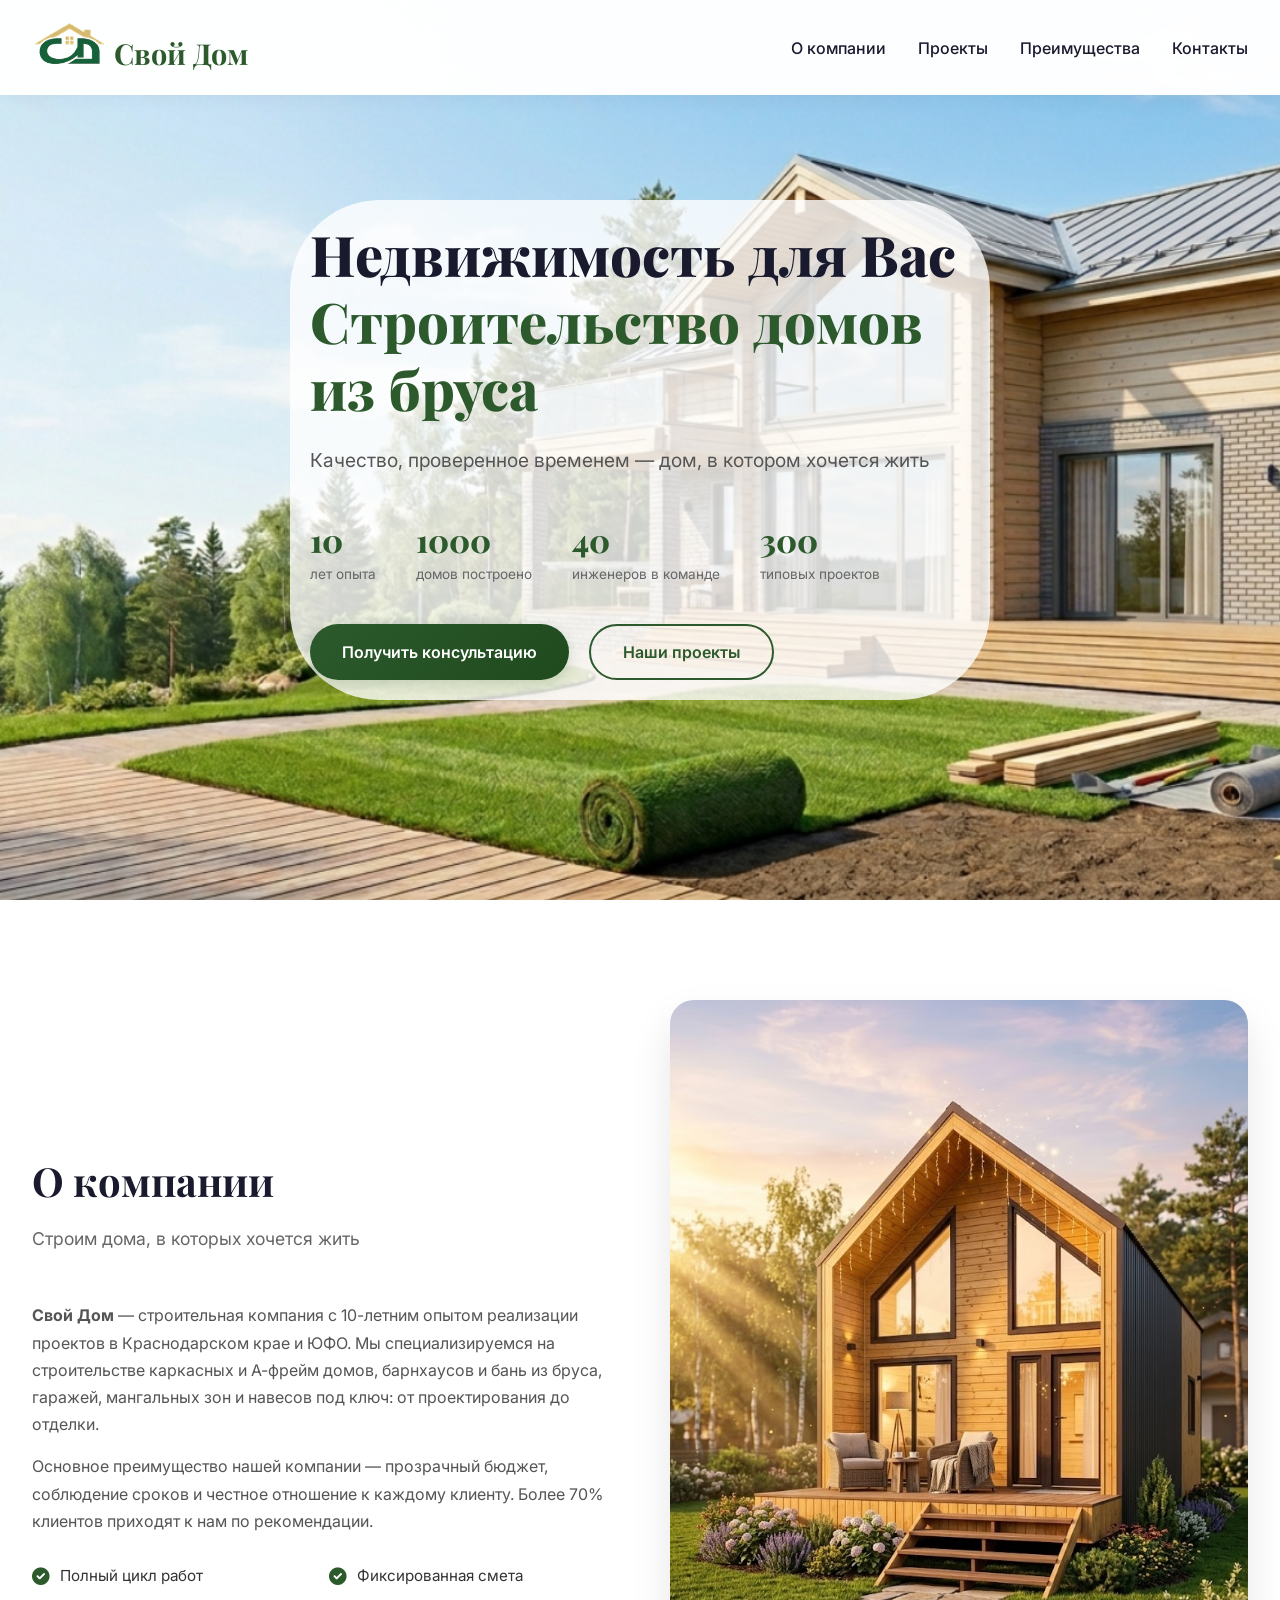
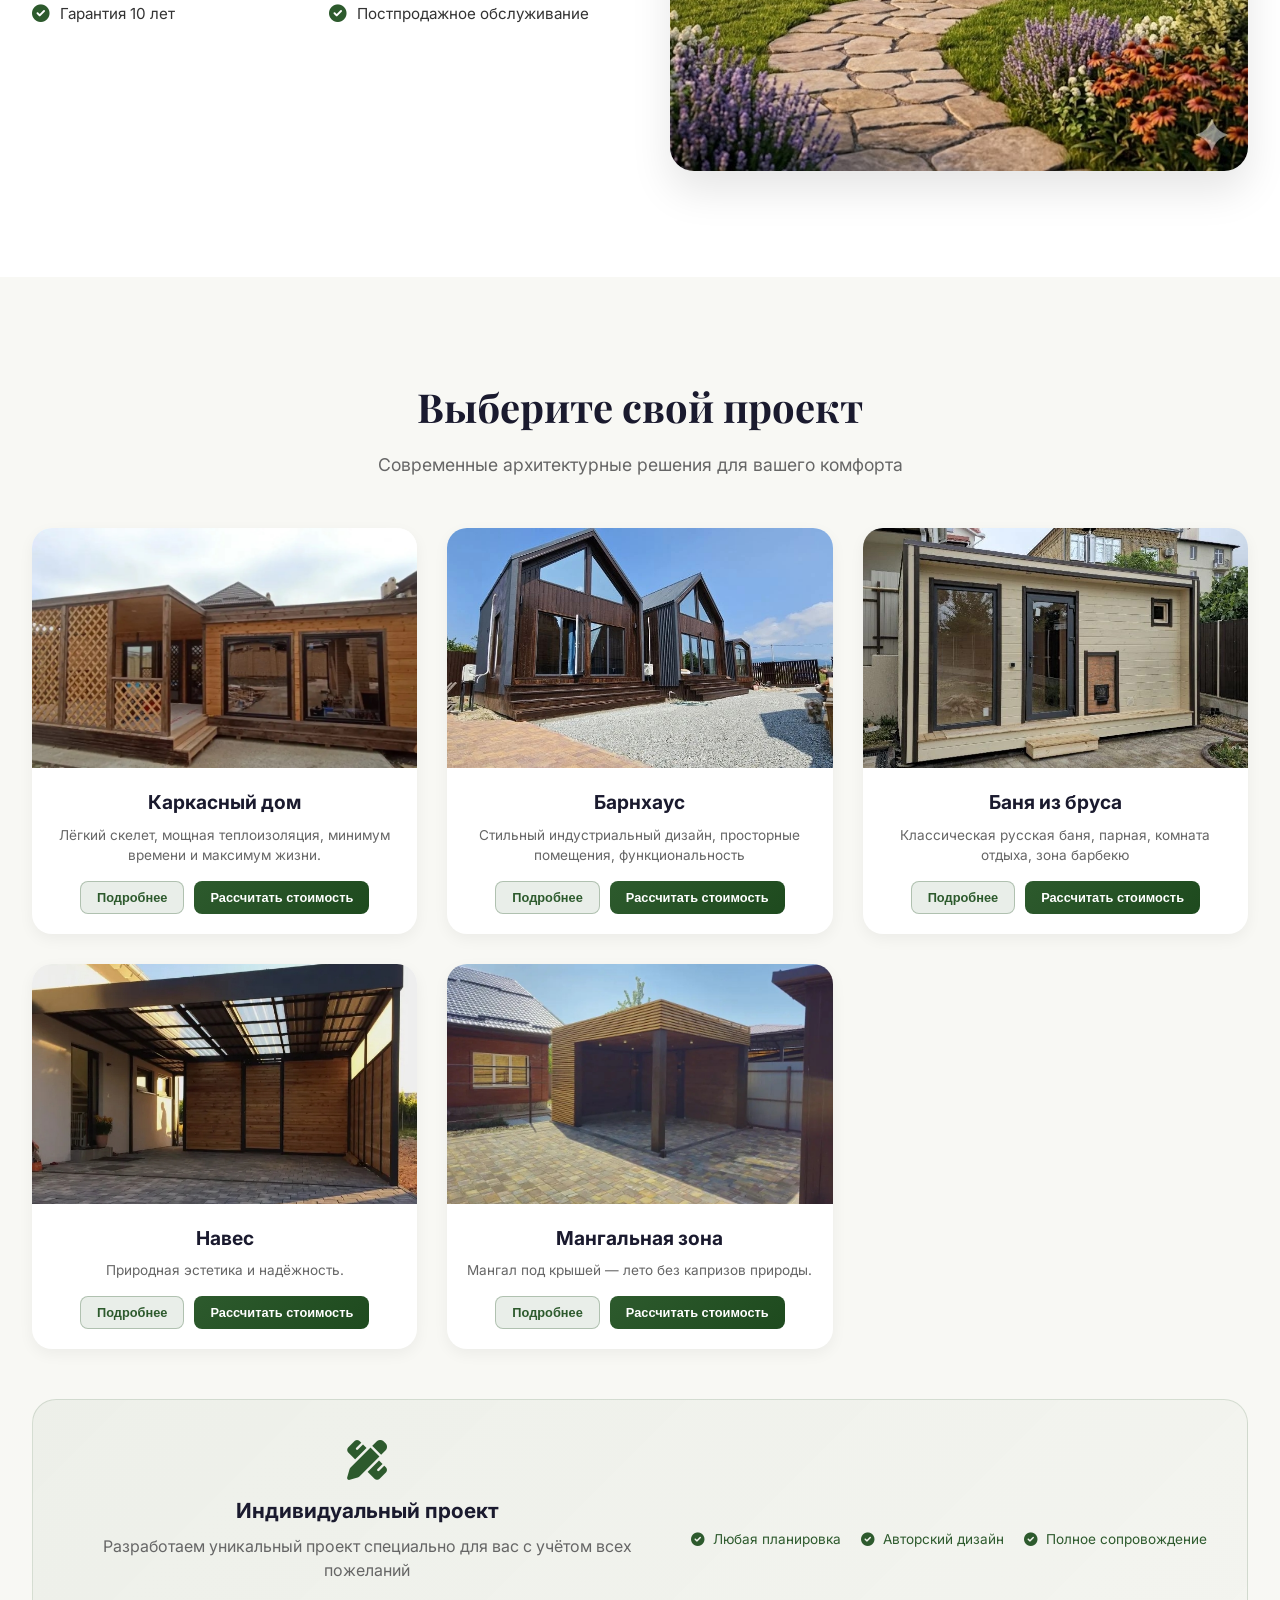
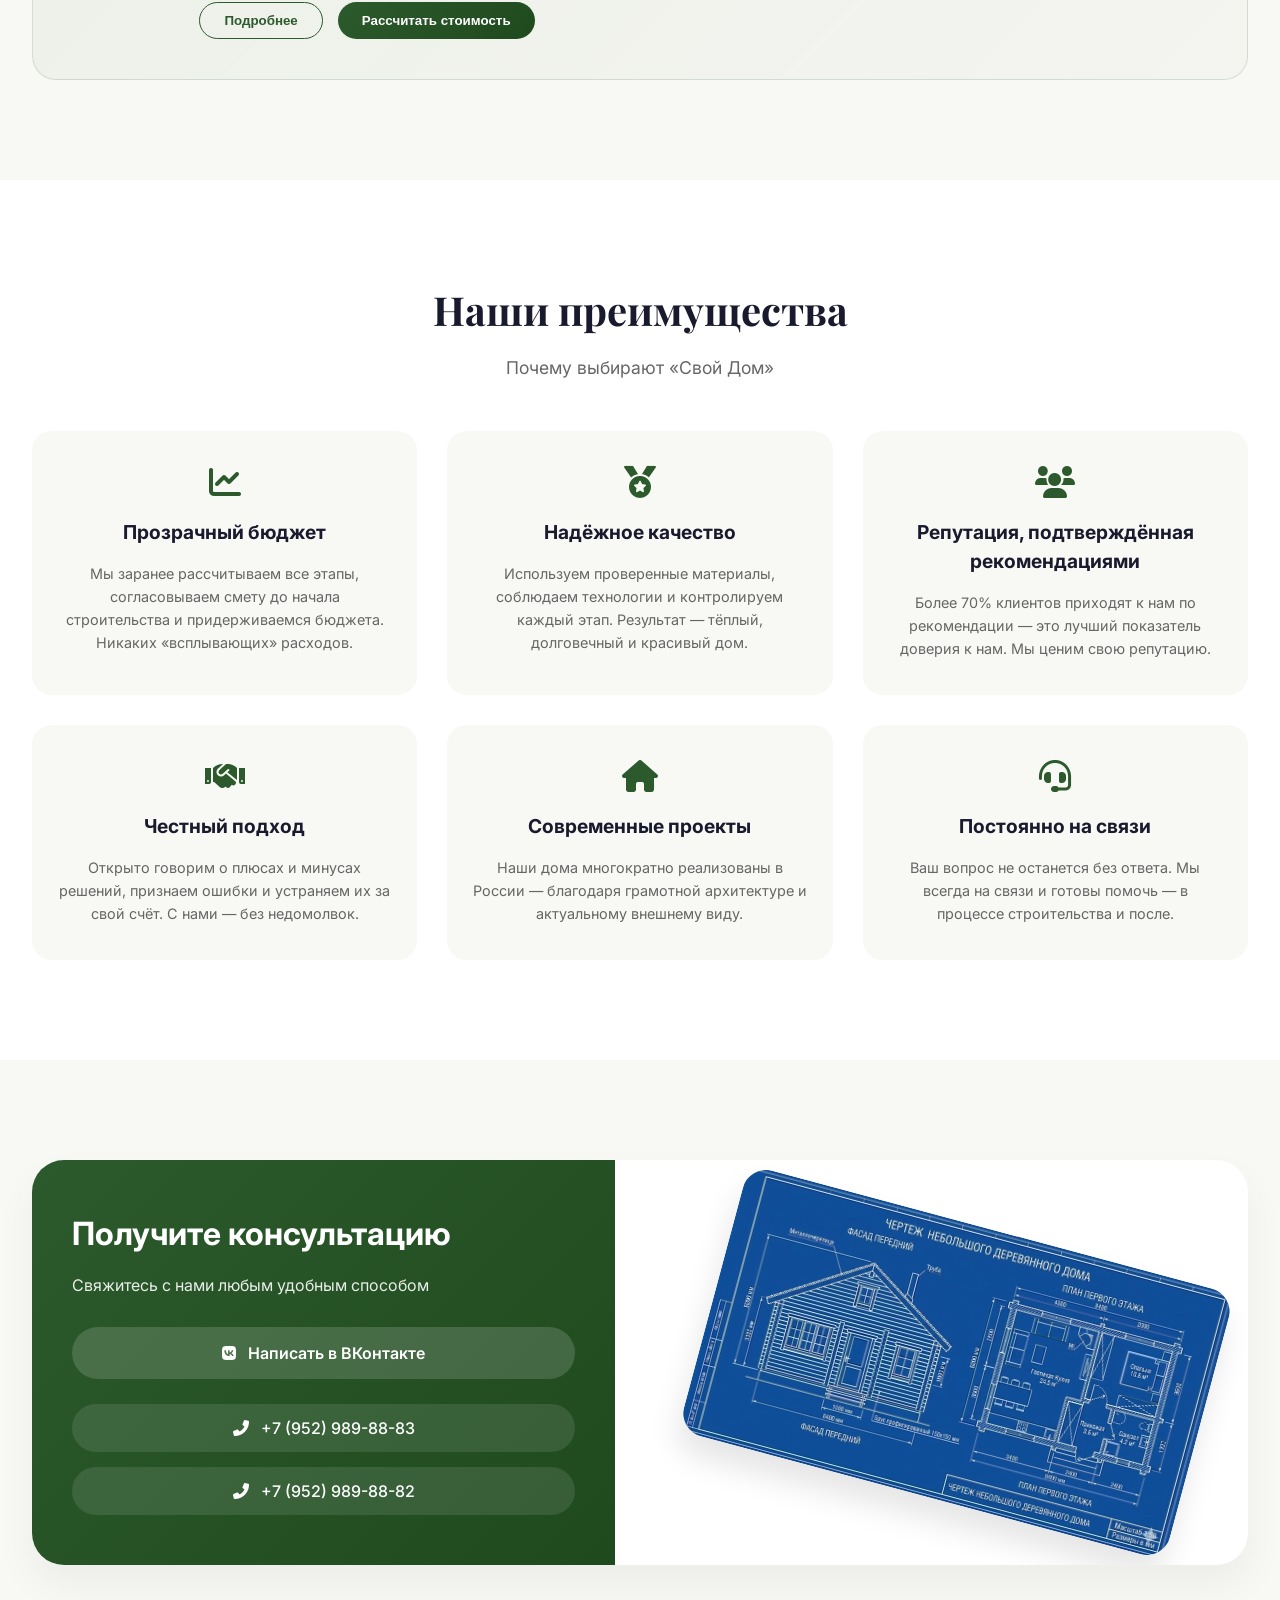
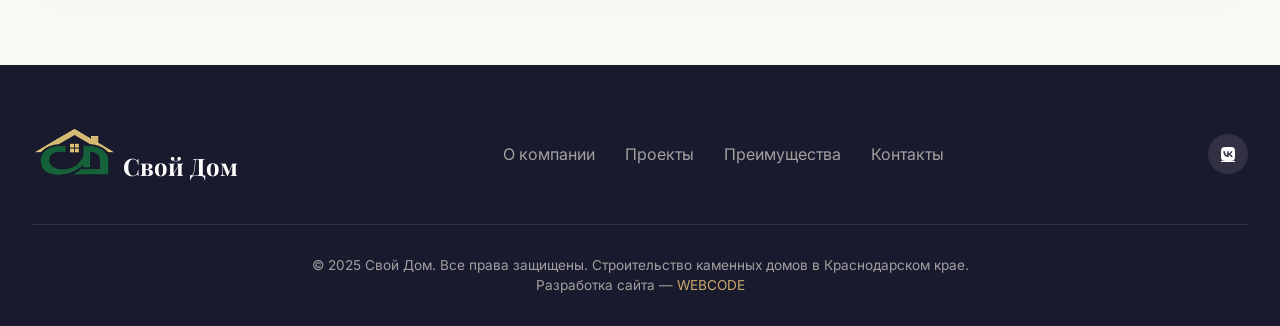
==== index.html @ df729e4f "Add files via upload" ====
<!DOCTYPE html>
<html lang="ru">
<head>
    <meta charset="UTF-8">
    <meta name="viewport" content="width=device-width, initial-scale=1.0, user-scalable=yes">
    <title>Свой Дом | Строительство домов под ключ в Краснодарском крае</title>
    <meta name="description" content="Строительство домов из бруса под ключ в Краснодарском крае. Каркасные дома, барнхаусы, бани, навесы, гаражи, мангальные зоны. Проектирование, гарантия качества, прозрачный бюджет.">
    <meta name="keywords" content="строительство домов Краснодар, дома из бруса, каркасные дома, навес, гараж, мангал, мангальные зоны, навесы, стройка, покупка, недвижимость, аренда, Краснодасркий край, Кубань, море, отдых, дача, коттедж, оттделка, ремонт, свой дом, покупка дома, купить дом, купить дачу, продать, купить, каменные дома под ключ, А-фрейм дом, барнхаус, баня из бруса, строительная компания, компании в Краснодаре, Екатеринодар, новый дом, застройщик, постройка в Краснодаре, двухэтажный дом, как построить дом, где простроить дом, постройка дома, реставрация дома">
    <meta name="author" content="Свой Дом">
    <meta name="robots" content="index, follow">
    <link rel="canonical" href="https://svoi-dom-krd.ru">
    <link rel="icon" type="image/png" sizes="32x32" href="images/favicon-32x32.png">
    <link rel="icon" type="image/png" sizes="16x16" href="images/favicon-16x16.png">
    <link rel="shortcut icon" href="images/favicon.png">
    <!-- Open Graph -->
    <meta property="og:title" content="Свой Дом | Строительство домов под ключ">
    <meta property="og:description" content="Строительство экологичных домов под ключ в Краснодарском крае. Каркасные дома, барнхаусы, бани, мангальные зоны, гаражи, навесы.">
    <meta property="og:type" content="website">
    <meta property="og:url" content="https://svoydom.ru">
    <!-- Fonts & Styles -->
    <link href="https://fonts.googleapis.com/css2?family=Inter:opsz,wght@14..32,300;14..32,400;14..32,500;14..32,600;14..32,700;14..32,800&family=Playfair+Display:wght@400;500;600;700;800&display=swap" rel="stylesheet">
    <link rel="stylesheet" href="https://cdnjs.cloudflare.com/ajax/libs/font-awesome/6.0.0-beta3/css/all.min.css">
    <link rel="stylesheet" href="style.css">
</head>
<body>

<!-- Header -->
<header>
    <div class="container">
        <nav class="navbar">
            <div class="logo">
                <img src="images/logo.png" alt="Свой Дом" class="logo-img"> Свой Дом
            </div>
            <ul class="nav-links" id="navLinks">
                <li><a href="#about" class="active">О компании</a></li>
                <li><a href="#projects">Проекты</a></li>
                <li><a href="#advantages">Преимущества</a></li>
                <li><a href="#contact">Контакты</a></li>
            </ul>
            <div class="burger" id="burger">
                <i class="fas fa-bars"></i>
            </div>
        </nav>
    </div>
</header>

<!-- Hero Section -->
<section class="hero">
    <div class="hero-bg"></div>
    <div class="container">
        <div class="hero-content">
            <h1 class="hero-title">Недвижимость для Вас <br><span class="accent">Строительство домов из бруса</span></h1>
            <p class="hero-subtitle">Качество, проверенное временем — дом, в котором хочется жить</p>
            <div class="hero-stats">
                <div class="stat-item">
                    <div class="stat-number">10</div>
                    <div class="stat-label">лет опыта</div>
                </div>
                <div class="stat-item">
                    <div class="stat-number">1000+</div>
                    <div class="stat-label">домов построено</div>
                </div>
                <div class="stat-item">
                    <div class="stat-number">40+</div>
                    <div class="stat-label">инженеров в команде</div>
                </div>
                <div class="stat-item">
                    <div class="stat-number">300+</div>
                    <div class="stat-label">типовых проектов</div>
                </div>
            </div>
            <div class="hero-buttons">
                <a href="#contact" class="btn btn-primary">Получить консультацию</a>
                <a href="#projects" class="btn btn-outline">Наши проекты</a>
            </div>
        </div>
    </div>
</section>

<!-- About Section -->
<section id="about" class="about">
    <div class="container">
        <div class="about-grid">
            <div class="about-content fade-up">
                <h2 class="section-title">О компании</h2>
                <p class="section-subtitle">Строим дома, в которых хочется жить</p>
                <div class="about-text">
                    <p><strong>Свой Дом</strong> — строительная компания с 10-летним опытом реализации проектов в Краснодарском крае и ЮФО. Мы специализируемся на строительстве каркасных и А-фрейм домов, барнхаусов и бань из бруса, гаражей, мангальных зон и навесов под ключ: от проектирования до отделки.</p>
                    <p>Основное преимущество нашей компании — прозрачный бюджет, соблюдение сроков и честное отношение к каждому клиенту. Более 70% клиентов приходят к нам по рекомендации.</p>
                </div>
                <div class="about-features">
                    <div class="feature-item">
                        <i class="fas fa-check-circle"></i>
                        <span>Полный цикл работ</span>
                    </div>
                    <div class="feature-item">
                        <i class="fas fa-check-circle"></i>
                        <span>Фиксированная смета</span>
                    </div>
                    <div class="feature-item">
                        <i class="fas fa-check-circle"></i>
                        <span>Гарантия 10 лет</span>
                    </div>
                    <div class="feature-item">
                        <i class="fas fa-check-circle"></i>
                        <span>Постпродажное обслуживание</span>
                    </div>
                </div>
            </div>
            <div class="about-image fade-up">
                <img src="images/about.jpg" alt="Строительство дома">
            </div>
        </div>
    </div>
</section>

<!-- Projects Section - Выбор недвижимости -->
<section id="projects" class="projects">
    <div class="container">
        <h2 class="section-title fade-up">Выберите свой проект</h2>
        <p class="section-subtitle fade-up">Современные архитектурные решения для вашего комфорта</p>
        <div class="projects-grid">
            <!-- Каркасный дом -->
            <div class="project-card fade-up" data-type="frame">
                <div class="project-image">
                    <img src="images/frame.jpg" alt="Каркасный дом">
                    <div class="project-overlay">
                        <div class="project-info">
                            <h3>Каркасный дом</h3>
                            <p>Дом, который не даёт усадку — только тепло и уют.</p>
                            <div class="project-details">
                                <span><i class="fas fa-arrows-alt"></i> от 80 м²</span>
                                <span><i class="fas fa-bed"></i> 2-4 спальни</span>
                            </div>
                            <div class="project-price">от 65 000 ₽/м²</div>
                        </div>
                    </div>
                </div>
                <div class="project-content">
                    <h3>Каркасный дом</h3>
                    <p>Лёгкий скелет, мощная теплоизоляция, минимум времени и максимум жизни.</p>
                    <div class="project-buttons">
                        <button class="project-btn project-btn-details" data-type="frame">Подробнее</button>
                        <button class="project-btn project-btn-calc" data-type="frame">Рассчитать стоимость</button>
                    </div>
                </div>
            </div>

            <!-- Барнхаус -->
            <div class="project-card fade-up" data-type="barnhouse">
                <div class="project-image">
                    <img src="images/barnhouse.jpg" alt="Барнхаус">
                    <div class="project-overlay">
                        <div class="project-info">
                            <h3>Барнхаус</h3>
                            <p>Стильный индустриальный дизайн, просторные помещения</p>
                            <div class="project-details">
                                <span><i class="fas fa-arrows-alt"></i> от 100 м²</span>
                                <span><i class="fas fa-bed"></i> 3-5 спален</span>
                            </div>
                            <div class="project-price">от 65 000 ₽/м²</div>
                        </div>
                    </div>
                </div>
                <div class="project-content">
                    <h3>Барнхаус</h3>
                    <p>Стильный индустриальный дизайн, просторные помещения, функциональность</p>
                    <div class="project-buttons">
                        <button class="project-btn project-btn-details" data-type="barnhouse">Подробнее</button>
                        <button class="project-btn project-btn-calc" data-type="barnhouse">Рассчитать стоимость</button>
                    </div>
                </div>
            </div>

            <!-- Баня -->
            <div class="project-card fade-up" data-type="banya">
                <div class="project-image">
                    <img src="images/bathhouse.jpg" alt="Баня из бруса">
                    <div class="project-overlay">
                        <div class="project-info">
                            <h3>Баня из бруса</h3>
                            <p>Классическая русская баня, парная, комната отдыха</p>
                            <div class="project-details">
                                <span><i class="fas fa-arrows-alt"></i> от 20 м²</span>
                                <span><i class="fas fa-hot-tub"></i> парная 6-10 м²</span>
                            </div>
                            <div class="project-price">от 85 000 ₽/м²</div>
                        </div>
                    </div>
                </div>
                <div class="project-content">
                    <h3>Баня из бруса</h3>
                    <p>Классическая русская баня, парная, комната отдыха, зона барбекю</p>
                    <div class="project-buttons">
                        <button class="project-btn project-btn-details" data-type="banya">Подробнее</button>
                        <button class="project-btn project-btn-calc" data-type="banya">Рассчитать стоимость</button>
                    </div>
                </div>
            </div>

            <!-- Навес -->
            <div class="project-card fade-up" data-type="canopy">
                <div class="project-image">
                    <img src="images/canopy.jpg" alt="Навес">
                    <div class="project-overlay">
                        <div class="project-info">
                            <h3>Навес</h3>
                            <p>Надёжный щит от солнца и дождя</p>
                            <div class="project-details">
                                <span><i class="fas fa-arrows-alt"></i> от 10 м²</span>
                            </div>
                            <div class="project-price">от 4 000 ₽/м²</div>
                        </div>
                    </div>
                </div>
                <div class="project-content">
                    <h3>Навес</h3>
                    <p>Природная эстетика и надёжность.</p>
                    <div class="project-buttons">
                        <button class="project-btn project-btn-details" data-type="canopy">Подробнее</button>
                        <button class="project-btn project-btn-calc" data-type="canopy">Рассчитать стоимость</button>
                    </div>
                </div>
            </div>

            <!-- Мангальная зона -->
            <div class="project-card fade-up" data-type="grill">
                <div class="project-image">
                    <img src="images/grill.jpg" alt="Мангальная зона">
                    <div class="project-overlay">
                        <div class="project-info">
                            <h3>Мангальная зона</h3>
                            <p>Место, где шашлык получается всегда, а дождь — просто фон</p>
                            <div class="project-details">
                                <span><i class="fas fa-arrows-alt"></i> от 10 м²</span>
                            </div>
                            <div class="project-price">от 4 000 ₽/м²</div>
                        </div>
                    </div>
                </div>
                <div class="project-content">
                    <h3>Мангальная зона</h3>
                    <p>Мангал под крышей — лето без капризов природы.</p>
                    <div class="project-buttons">
                        <button class="project-btn project-btn-details" data-type="grill">Подробнее</button>
                        <button class="project-btn project-btn-calc" data-type="grill">Рассчитать стоимость</button>
                    </div>
                </div>
            </div>
        </div>





        <!-- Индивидуальное предложение -->
        <div class="custom-project fade-up">
            <div class="custom-project-content">
                <i class="fas fa-pencil-ruler"></i>
                <h3>Индивидуальный проект</h3>
                <p>Разработаем уникальный проект специально для вас с учётом всех пожеланий</p>
                <div class="custom-buttons">
                    <button class="custom-btn custom-btn-details">Подробнее</button>
                    <button class="custom-btn custom-btn-calc">Рассчитать стоимость</button>
                </div>
            </div>
            <div class="custom-project-features">
                <span><i class="fas fa-check-circle"></i> Любая планировка</span>
                <span><i class="fas fa-check-circle"></i> Авторский дизайн</span>
                <span><i class="fas fa-check-circle"></i> Полное сопровождение</span>
            </div>
        </div>
    </div>
</section>

<!-- Advantages Section -->
<section id="advantages" class="advantages">
    <div class="container">
        <h2 class="section-title fade-up">Наши преимущества</h2>
        <p class="section-subtitle fade-up">Почему выбирают «Свой Дом»</p>
        <div class="advantages-grid">
            <div class="advantage-card fade-up">
                <i class="fas fa-chart-line"></i>
                <h3>Прозрачный бюджет</h3>
                <p>Мы заранее рассчитываем все этапы, согласовываем смету до начала строительства и придерживаемся бюджета. Никаких «всплывающих» расходов.</p>
            </div>
            <div class="advantage-card fade-up">
                <i class="fas fa-medal"></i>
                <h3>Надёжное качество</h3>
                <p>Используем проверенные материалы, соблюдаем технологии и контролируем каждый этап. Результат — тёплый, долговечный и красивый дом.</p>
            </div>
            <div class="advantage-card fade-up">
                <i class="fas fa-users"></i>
                <h3>Репутация, подтверждённая рекомендациями</h3>
                <p>Более 70% клиентов приходят к нам по рекомендации — это лучший показатель доверия к нам. Мы ценим свою репутацию.</p>
            </div>
            <div class="advantage-card fade-up">
                <i class="fas fa-handshake"></i>
                <h3>Честный подход</h3>
                <p>Открыто говорим о плюсах и минусах решений, признаем ошибки и устраняем их за свой счёт. С нами — без недомолвок.</p>
            </div>
            <div class="advantage-card fade-up">
                <i class="fas fa-home"></i>
                <h3>Современные проекты</h3>
                <p>Наши дома многократно реализованы в России — благодаря грамотной архитектуре и актуальному внешнему виду.</p>
            </div>
            <div class="advantage-card fade-up">
                <i class="fas fa-headset"></i>
                <h3>Постоянно на связи</h3>
                <p>Ваш вопрос не останется без ответа. Мы всегда на связи и готовы помочь — в процессе строительства и после.</p>
            </div>
        </div>
    </div>
</section>

<!-- Contact Section -->
<section id="contact" class="contact">
    <div class="container">
        <div class="contact-wrapper">
            <div class="contact-info fade-up">
                <h2>Получите консультацию</h2>
                <p>Свяжитесь с нами любым удобным способом</p>
                <div class="contact-buttons-block">
                    <a href="https://vk.com/construction_company_svoidom" target="_blank" class="contact-btn-vk">
                        <i class="fab fa-vk"></i> Написать в ВКонтакте
                    </a>
                    <div class="contact-phones">
                        <a href="tel:+79529898883" class="contact-phone">
                            <i class="fas fa-phone-alt"></i> +7 (952) 989-88-83
                        </a>
                        <a href="tel:+79529898882" class="contact-phone">
                            <i class="fas fa-phone-alt"></i> +7 (952) 989-88-82
                        </a>
                    </div>
                </div>
            </div>
            <div class="contact-image fade-up">
                <img src="images/contacts.jpg" alt="Дом мечты">
            </div>
        </div>
    </div>
</section>

<!-- Modal -->
<div id="modal" class="modal">
    <div class="modal-content">
        <div class="modal-header">
            <h3 id="modalTitle">Информация</h3>
            <span class="modal-close">&times;</span>
        </div>
        <div class="modal-body" id="modalBody"></div>
        <div class="modal-footer">
            <button class="modal-btn" id="modalContactBtn">Связаться с нами</button>
        </div>
    </div>
</div>

<!-- Footer -->
<footer>
    <div class="container">
        <div class="footer-content">
            <div class="footer-logo">
                <img src="images/logo.png" alt="Свой Дом" class="logo-img">
                <span class="logo-text">Свой Дом</span>
            </div>
            <div class="footer-links">
                <a href="#about">О компании</a>
                <a href="#projects">Проекты</a>
                <a href="#advantages">Преимущества</a>
                <a href="#contact">Контакты</a>
            </div>
            <div class="footer-social">
                <a href="https://vk.com/construction_company_svoidom" target="_blank"><i class="fab fa-vk"></i></a>
            </div>
        </div>
        <div class="footer-bottom">
            <p>© 2025 Свой Дом. Все права защищены. Строительство каменных домов в Краснодарском крае.</p>
            <p>Разработка сайта — <a href="https://vk.com/krdwebcode" target="_blank">WEBCODE</a></p>
        </div>
    </div>
</footer>

<script src="script.js"></script>
</body>
</html>
---- style.css ----
/* ============ RESET & BASE ============ */
* {
    margin: 0;
    padding: 0;
    box-sizing: border-box;
}

body {
    font-family: 'Inter', sans-serif;
    background: #ffffff;
    color: #1a1a2e;
    overflow-x: hidden;
    font-size: 16px;
    line-height: 1.5;
}

/* ============ SCROLLBAR ============ */
::-webkit-scrollbar {
    width: 8px;
}
::-webkit-scrollbar-track {
    background: #f0f0f0;
}
::-webkit-scrollbar-thumb {
    background: #2d5a2d;
    border-radius: 10px;
}

/* ============ ANIMATIONS ============ */
@keyframes fadeInUp {
    from {
        opacity: 0;
        transform: translateY(30px);
    }
    to {
        opacity: 1;
        transform: translateY(0);
    }
}

@keyframes scaleIn {
    from {
        opacity: 0;
        transform: scale(1.05);
    }
    to {
        opacity: 1;
        transform: scale(1);
    }
}

.fade-up {
    opacity: 0;
    transform: translateY(30px);
    transition: opacity 0.6s ease, transform 0.6s ease;
}

.fade-up.visible {
    opacity: 1;
    transform: translateY(0);
}

/* ============ CONTAINER ============ */
.container {
    max-width: 1280px;
    margin: 0 auto;
    padding: 0 32px;
}

/* ============ HEADER ============ */
header {
    background: rgba(255, 255, 255, 0.98);
    box-shadow: 0 2px 20px rgba(0, 0, 0, 0.05);
    position: fixed;
    top: 0;
    width: 100%;
    z-index: 1000;
    transition: all 0.3s ease;
}

header.scrolled {
    box-shadow: 0 4px 25px rgba(0, 0, 0, 0.08);
}

.navbar {
    display: flex;
    justify-content: space-between;
    align-items: center;
    padding: 20px 0;
}

.logo {
    font-size: 1.8rem;
    font-weight: 700;
    font-family: 'Playfair Display', serif;
    color: #2d5a2d;
}

.logo i {
    color: #c8a86b;
    margin-right: 8px;
}

.logo img {
    width: 75px;
}

.nav-links {
    display: flex;
    gap: 32px;
    list-style: none;
}

.nav-links a {
    text-decoration: none;
    font-weight: 500;
    color: #1a1a2e;
    transition: 0.3s;
    font-size: 1rem;
}

.nav-links a:hover,
.nav-links a.active {
    color: #2d5a2d;
}

.burger {
    display: none;
    font-size: 1.5rem;
    cursor: pointer;
    color: #1a1a2e;
}

/* ============ BUTTONS ============ */
.btn {
    display: inline-flex;
    align-items: center;
    gap: 10px;
    padding: 14px 32px;
    border-radius: 50px;
    text-decoration: none;
    font-weight: 600;
    transition: all 0.3s ease;
    cursor: pointer;
    border: none;
    font-size: 1rem;
}

.btn-primary {
    background: linear-gradient(135deg, #2d5a2d, #1e4a1e);
    color: white;
    box-shadow: 0 4px 15px rgba(45, 90, 45, 0.2);
}

.btn-primary:hover {
    transform: translateY(-3px);
    box-shadow: 0 8px 25px rgba(45, 90, 45, 0.3);
}

.btn-outline {
    background: transparent;
    border: 2px solid #2d5a2d;
    color: #2d5a2d;
}

.btn-outline:hover {
    background: #2d5a2d;
    color: white;
    transform: translateY(-3px);
}

/* ============ HERO SECTION ============ */
.hero {
    min-height: 100vh;
    background: linear-gradient(135deg, #f5f5f0 0%, #e8e8e0 100%);
    position: relative;
    display: flex;
    align-items: center;
    padding-top: 100px;
}

.hero::before {
    content: '';
    position: absolute;
    top: 0;
    left: 0;
    width: 100%;
    height: 100%;
    background-image: url('./images/maintittle.png');
    background-size: cover;
    background-position: center;
    background-repeat: no-repeat;
    opacity: 1;
    pointer-events: none;
    z-index: 0;
}

.hero-content {
    position: relative;
    z-index: 2;
    max-width: 700px;
    background-color: rgba(255, 255, 255, 0.8);
    border-radius: 90px;
    padding: 20px;
    margin: 50px;
}

.hero-title {
    font-size: 3.5rem;
    font-weight: 800;
    font-family: 'Playfair Display', serif;
    line-height: 1.2;
    margin-bottom: 24px;
    color: #1a1a2e;
}

.hero-title .accent {
    color: #2d5a2d;
}

.hero-subtitle {
    font-size: 1.2rem;
    color: #555;
    margin-bottom: 40px;
    line-height: 1.6;
}

.hero-stats {
    display: flex;
    gap: 40px;
    margin-bottom: 40px;
    flex-wrap: wrap;
}

.stat-item {
    text-align: left;
}

.stat-number {
    font-size: 2rem;
    font-weight: 800;
    color: #2d5a2d;
    font-family: 'Playfair Display', serif;
}

.stat-label {
    font-size: 0.85rem;
    color: #666;
}

.hero-buttons {
    display: flex;
    gap: 20px;
    flex-wrap: wrap;
}

/* ============ SECTION COMMON ============ */
section {
    padding: 100px 0;
}

.section-title {
    font-size: 2.5rem;
    font-weight: 700;
    font-family: 'Playfair Display', serif;
    margin-bottom: 15px;
    color: #1a1a2e;
    text-align: center;
}

.section-subtitle {
    font-size: 1.1rem;
    color: #666;
    margin-bottom: 50px;
    text-align: center;
    max-width: 700px;
    margin-left: auto;
    margin-right: auto;
}

/* ============ ABOUT SECTION ============ */
.about {
    background: #ffffff;
}

.about-grid {
    display: grid;
    grid-template-columns: 1fr 1fr;
    gap: 60px;
    align-items: center;
}

.about-content .section-title,
.about-content .section-subtitle {
    text-align: left;
}

.about-text {
    margin: 20px 0;
}

.about-text p {
    color: #555;
    line-height: 1.7;
    margin-bottom: 15px;
    font-size: 1rem;
}

.about-features {
    display: grid;
    grid-template-columns: repeat(2, 1fr);
    gap: 15px;
    margin-top: 30px;
}

.feature-item {
    display: flex;
    align-items: center;
    gap: 10px;
    font-size: 0.95rem;
    color: #333;
}

.feature-item i {
    color: #2d5a2d;
    font-size: 1.1rem;
}

.about-image img {
    width: 100%;
    border-radius: 24px;
    box-shadow: 0 20px 40px rgba(0, 0, 0, 0.1);
}

/* ============ PROJECTS SECTION ============ */
.projects {
    background: #f8f8f4;
    padding: 100px 0;
}

.projects-grid {
    display: grid;
    grid-template-columns: repeat(3, 1fr);
    gap: 30px;
    margin-bottom: 50px;
}

.project-card {
    background: white;
    border-radius: 20px;
    overflow: hidden;
    transition: all 0.4s ease;
    box-shadow: 0 5px 15px rgba(0, 0, 0, 0.05);
}

.project-card:hover {
    transform: translateY(-8px);
    box-shadow: 0 15px 30px rgba(0, 0, 0, 0.1);
}

.project-image {
    position: relative;
    height: 240px;
    overflow: hidden;
}

.project-image img {
    width: 100%;
    height: 100%;
    object-fit: cover;
    transition: transform 0.5s ease;
}

.project-card:hover .project-image img {
    transform: scale(1.05);
}

.project-overlay {
    position: absolute;
    top: 0;
    left: 0;
    width: 100%;
    height: 100%;
    background: linear-gradient(135deg, rgba(45, 90, 45, 0.9), rgba(30, 74, 30, 0.95));
    display: flex;
    align-items: center;
    justify-content: center;
    opacity: 0;
    transition: opacity 0.3s ease;
}

.project-card:hover .project-overlay {
    opacity: 1;
}

.project-info {
    text-align: center;
    color: white;
    padding: 20px;
    transform: translateY(20px);
    transition: transform 0.3s ease;
}

.project-card:hover .project-info {
    transform: translateY(0);
}

.project-info h3 {
    font-size: 1.3rem;
    margin-bottom: 8px;
}

.project-info p {
    font-size: 0.8rem;
    margin-bottom: 12px;
    opacity: 0.9;
}

.project-details {
    display: flex;
    justify-content: center;
    gap: 15px;
    margin-bottom: 12px;
}

.project-details span {
    font-size: 0.75rem;
    display: flex;
    align-items: center;
    gap: 5px;
}

.project-price {
    font-size: 1.1rem;
    font-weight: 700;
}

.project-content {
    padding: 20px;
    text-align: center;
}

.project-content h3 {
    font-size: 1.2rem;
    margin-bottom: 8px;
    color: #1a1a2e;
}

.project-content p {
    color: #666;
    font-size: 0.85rem;
    margin-bottom: 15px;
    line-height: 1.5;
}

.project-buttons {
    display: flex;
    gap: 10px;
    justify-content: center;
    flex-wrap: wrap;
}

.project-btn {
    padding: 8px 16px;
    border-radius: 8px;
    border: none;
    font-weight: 600;
    font-size: 0.8rem;
    cursor: pointer;
    transition: all 0.3s ease;
}

.project-btn-details {
    background: rgba(45, 90, 45, 0.1);
    color: #2d5a2d;
    border: 1px solid rgba(45, 90, 45, 0.3);
}

.project-btn-details:hover {
    background: rgba(45, 90, 45, 0.2);
    transform: translateY(-2px);
}

.project-btn-calc {
    background: linear-gradient(135deg, #2d5a2d, #1e4a1e);
    color: white;
}

.project-btn-calc:hover {
    transform: translateY(-2px);
    box-shadow: 0 5px 15px rgba(45, 90, 45, 0.3);
}

/* ============ CUSTOM PROJECT ============ */
.custom-project {
    background: linear-gradient(135deg, rgba(45, 90, 45, 0.05), rgba(30, 74, 30, 0.02));
    border-radius: 24px;
    border: 1px solid rgba(45, 90, 45, 0.15);
    padding: 40px;
    display: flex;
    justify-content: space-between;
    align-items: center;
    flex-wrap: wrap;
    gap: 30px;
}

.custom-project-content {
    text-align: center;
    flex: 1;
}

.custom-project-content i {
    font-size: 2.5rem;
    color: #2d5a2d;
    margin-bottom: 15px;
}

.custom-project-content h3 {
    font-size: 1.3rem;
    margin-bottom: 8px;
    color: #1a1a2e;
}

.custom-project-content p {
    color: #666;
    margin-bottom: 20px;
}

.custom-buttons {
    display: flex;
    gap: 15px;
    justify-content: center;
    flex-wrap: wrap;
}

.custom-btn {
    padding: 10px 24px;
    border-radius: 30px;
    border: none;
    font-weight: 600;
    cursor: pointer;
    transition: all 0.3s ease;
}

.custom-btn-details {
    background: transparent;
    color: #2d5a2d;
    border: 1px solid #2d5a2d;
}

.custom-btn-details:hover {
    background: rgba(45, 90, 45, 0.05);
    transform: translateY(-2px);
}

.custom-btn-calc {
    background: linear-gradient(135deg, #2d5a2d, #1e4a1e);
    color: white;
}

.custom-btn-calc:hover {
    transform: translateY(-2px);
    box-shadow: 0 5px 15px rgba(45, 90, 45, 0.3);
}

.custom-project-features {
    display: flex;
    gap: 20px;
    flex-wrap: wrap;
    justify-content: center;
}

.custom-project-features span {
    display: flex;
    align-items: center;
    gap: 8px;
    color: #2d5a2d;
    font-size: 0.85rem;
}

/* ============ ADVANTAGES SECTION ============ */
.advantages {
    background: #ffffff;
}

.advantages-grid {
    display: grid;
    grid-template-columns: repeat(3, 1fr);
    gap: 30px;
}

.advantage-card {
    background: #f8f8f4;
    border-radius: 20px;
    padding: 35px 25px;
    text-align: center;
    transition: all 0.3s ease;
}

.advantage-card:hover {
    transform: translateY(-5px);
    box-shadow: 0 10px 25px rgba(0, 0, 0, 0.05);
}

.advantage-card i {
    font-size: 2rem;
    color: #2d5a2d;
    margin-bottom: 20px;
}

.advantage-card h3 {
    font-size: 1.2rem;
    margin-bottom: 15px;
    color: #1a1a2e;
}

.advantage-card p {
    color: #666;
    font-size: 0.9rem;
    line-height: 1.6;
}

/* ============ CONTACT SECTION ============ */
.contact {
    background: #f8f8f4;
    padding: 100px 0;
}

.contact-wrapper {
    display: grid;
    grid-template-columns: 1fr 1fr;
    gap: 50px;
    background: white;
    border-radius: 32px;
    overflow: hidden;
    box-shadow: 0 20px 40px rgba(0, 0, 0, 0.05);
}

.contact-info {
    padding: 50px 40px;
    background: linear-gradient(135deg, #2d5a2d, #1e4a1e);
    color: white;
}

.contact-info h2 {
    font-size: 2rem;
    margin-bottom: 15px;
}

.contact-info p {
    margin-bottom: 30px;
    opacity: 0.9;
}

.contact-buttons-block {
    display: flex;
    flex-direction: column;
    gap: 25px;
}

.contact-btn-vk {
    display: inline-flex;
    align-items: center;
    justify-content: center;
    gap: 12px;
    background: rgba(255, 255, 255, 0.15);
    padding: 14px 24px;
    border-radius: 50px;
    color: white;
    text-decoration: none;
    font-weight: 600;
    transition: all 0.3s ease;
}

.contact-btn-vk:hover {
    background: rgba(255, 255, 255, 0.25);
    transform: translateY(-2px);
}

.contact-phones {
    display: flex;
    flex-direction: column;
    gap: 15px;
}

.contact-phone {
    display: inline-flex;
    align-items: center;
    gap: 12px;
    padding: 12px 20px;
    background: rgba(255, 255, 255, 0.1);
    border-radius: 50px;
    color: white;
    text-decoration: none;
    font-weight: 500;
    transition: all 0.3s ease;
    justify-content: center;
}

.contact-phone:hover {
    background: rgba(255, 255, 255, 0.2);
    transform: translateY(-2px);
}

.contact-image {
    padding: 40px;
    display: flex;
    align-items: center;
    justify-content: center;
}

.contact-image img {
    width: 100%;
    rotate: 15deg;
    max-width: 700px;
    border-radius: 24px;
    box-shadow: 0 20px 30px rgba(0, 0, 0, 0.1);
}

/* ============ FOOTER ============ */
footer {
    background: #1a1a2e;
    padding: 60px 0 30px;
    color: #a0a0a0;
}

.footer-content {
    display: flex;
    justify-content: space-between;
    align-items: center;
    flex-wrap: wrap;
    gap: 30px;
    margin-bottom: 40px;
}

.footer-logo {
    font-size: 1.5rem;
    font-weight: 700;
    font-family: 'Playfair Display', serif;
    color: white;
}

.footer-logo i {
    color: #c8a86b;
    margin-right: 8px;
}

.footer-logo img {
    width: 85px;
}

.footer-links {
    display: flex;
    gap: 30px;
    flex-wrap: wrap;
}

.footer-links a {
    color: #a0a0a0;
    text-decoration: none;
    transition: 0.3s;
}

.footer-links a:hover {
    color: #c8a86b;
}

.footer-social {
    display: flex;
    gap: 15px;
}

.footer-social a {
    width: 40px;
    height: 40px;
    background: rgba(255, 255, 255, 0.1);
    border-radius: 50%;
    display: flex;
    align-items: center;
    justify-content: center;
    color: white;
    transition: 0.3s;
}

.footer-social a:hover {
    background: #c8a86b;
    transform: translateY(-3px);
}

.footer-bottom {
    text-align: center;
    padding-top: 30px;
    border-top: 1px solid rgba(255, 255, 255, 0.1);
    font-size: 0.85rem;
}

.footer-bottom a {
    color: #c8a86b;
    text-decoration: none;
}

/* ============ MODAL ============ */
.modal {
    display: none;
    position: fixed;
    z-index: 2000;
    left: 0;
    top: 0;
    width: 100%;
    height: 100%;
    background: rgba(0, 0, 0, 0.8);
    backdrop-filter: blur(8px);
    align-items: center;
    justify-content: center;
}

.modal-content {
    background: white;
    border-radius: 24px;
    width: 90%;
    max-width: 500px;
    animation: modalFadeIn 0.3s ease;
}

@keyframes modalFadeIn {
    from {
        opacity: 0;
        transform: translateY(-30px);
    }
    to {
        opacity: 1;
        transform: translateY(0);
    }
}

.modal-header {
    padding: 20px;
    border-bottom: 1px solid #e0e0e0;
    display: flex;
    justify-content: space-between;
    align-items: center;
}

.modal-header h3 {
    font-size: 1.3rem;
    color: #1a1a2e;
}

.modal-close {
    font-size: 28px;
    cursor: pointer;
    transition: 0.3s;
}

.modal-close:hover {
    color: #2d5a2d;
}

.modal-body {
    padding: 20px;
    color: #555;
    line-height: 1.6;
}

.modal-body ul {
    margin-left: 20px;
    margin-top: 10px;
    margin-bottom: 10px;
}

.modal-body li {
    margin-bottom: 5px;
}

.modal-footer {
    padding: 20px;
    border-top: 1px solid #e0e0e0;
    display: flex;
    justify-content: flex-end;
}

.modal-btn {
    background: linear-gradient(135deg, #2d5a2d, #1e4a1e);
    color: white;
    border: none;
    padding: 10px 24px;
    border-radius: 30px;
    cursor: pointer;
    font-weight: 600;
    transition: 0.3s;
}

.modal-btn:hover {
    transform: translateY(-2px);
    box-shadow: 0 5px 15px rgba(45, 90, 45, 0.3);
}

/* ============ TOAST ============ */
.toast {
    position: fixed;
    bottom: 30px;
    right: 30px;
    background: #2d5a2d;
    color: white;
    padding: 12px 24px;
    border-radius: 50px;
    z-index: 9999;
    animation: slideIn 0.3s ease, fadeOut 0.5s ease 2.5s forwards;
}

@keyframes slideIn {
    from {
        transform: translateX(100%);
        opacity: 0;
    }
    to {
        transform: translateX(0);
        opacity: 1;
    }
}

@keyframes fadeOut {
    to {
        opacity: 0;
        visibility: hidden;
    }
}

/* ============ RESPONSIVE ============ */
@media (max-width: 1024px) {
    .hero-title {
        font-size: 2.8rem;
    }
    .projects-grid,
    .advantages-grid {
        grid-template-columns: repeat(2, 1fr);
    }
}

@media (max-width: 768px) {
    .burger {
        display: block;
    }
    .nav-links {
        position: fixed;
        top: 80px;
        left: -100%;
        background: white;
        width: 80%;
        height: calc(100vh - 80px);
        flex-direction: column;
        align-items: center;
        padding-top: 40px;
        gap: 1.5rem;
        transition: 0.3s;
        box-shadow: 5px 0 20px rgba(0, 0, 0, 0.1);
        z-index: 999;
    }
    .nav-links.active {
        left: 0;
    }
    .hero-title {
        font-size: 2rem;
    }
    .hero-stats {
        gap: 25px;
    }
    .stat-number {
        font-size: 1.5rem;
    }
    .about-grid {
        grid-template-columns: 1fr;
    }
    .projects-grid,
    .advantages-grid {
        grid-template-columns: 1fr;
    }
    .contact-wrapper {
        grid-template-columns: 1fr;
    }
    .custom-project {
        flex-direction: column;
        text-align: center;
    }
    .custom-buttons {
        flex-direction: column;
        align-items: center;
    }
    .custom-btn {
        width: 100%;
        max-width: 250px;
    }
    .contact-info {
        text-align: center;
    }
    .contact-phones {
        align-items: center;
    }
    .footer-content {
        flex-direction: column;
        text-align: center;
    }
    .footer-links {
        justify-content: center;
    }
    .section-title {
        font-size: 2rem;
    }
    .container {
        padding: 0 20px;
    }
    .hero-buttons {
        flex-direction: column;
    }
    .hero-buttons .btn {
        width: 100%;
        justify-content: center;
    }
}

@media (max-width: 480px) {
    .hero-title {
        font-size: 1.6rem;
    }
    .hero-subtitle {
        font-size: 1rem;
    }
    .section-title {
        font-size: 1.6rem;
    }
    .hero-stats {
        gap: 15px;
    }
    .stat-number {
        font-size: 1.3rem;
    }
    .stat-label {
        font-size: 0.7rem;
    }
}
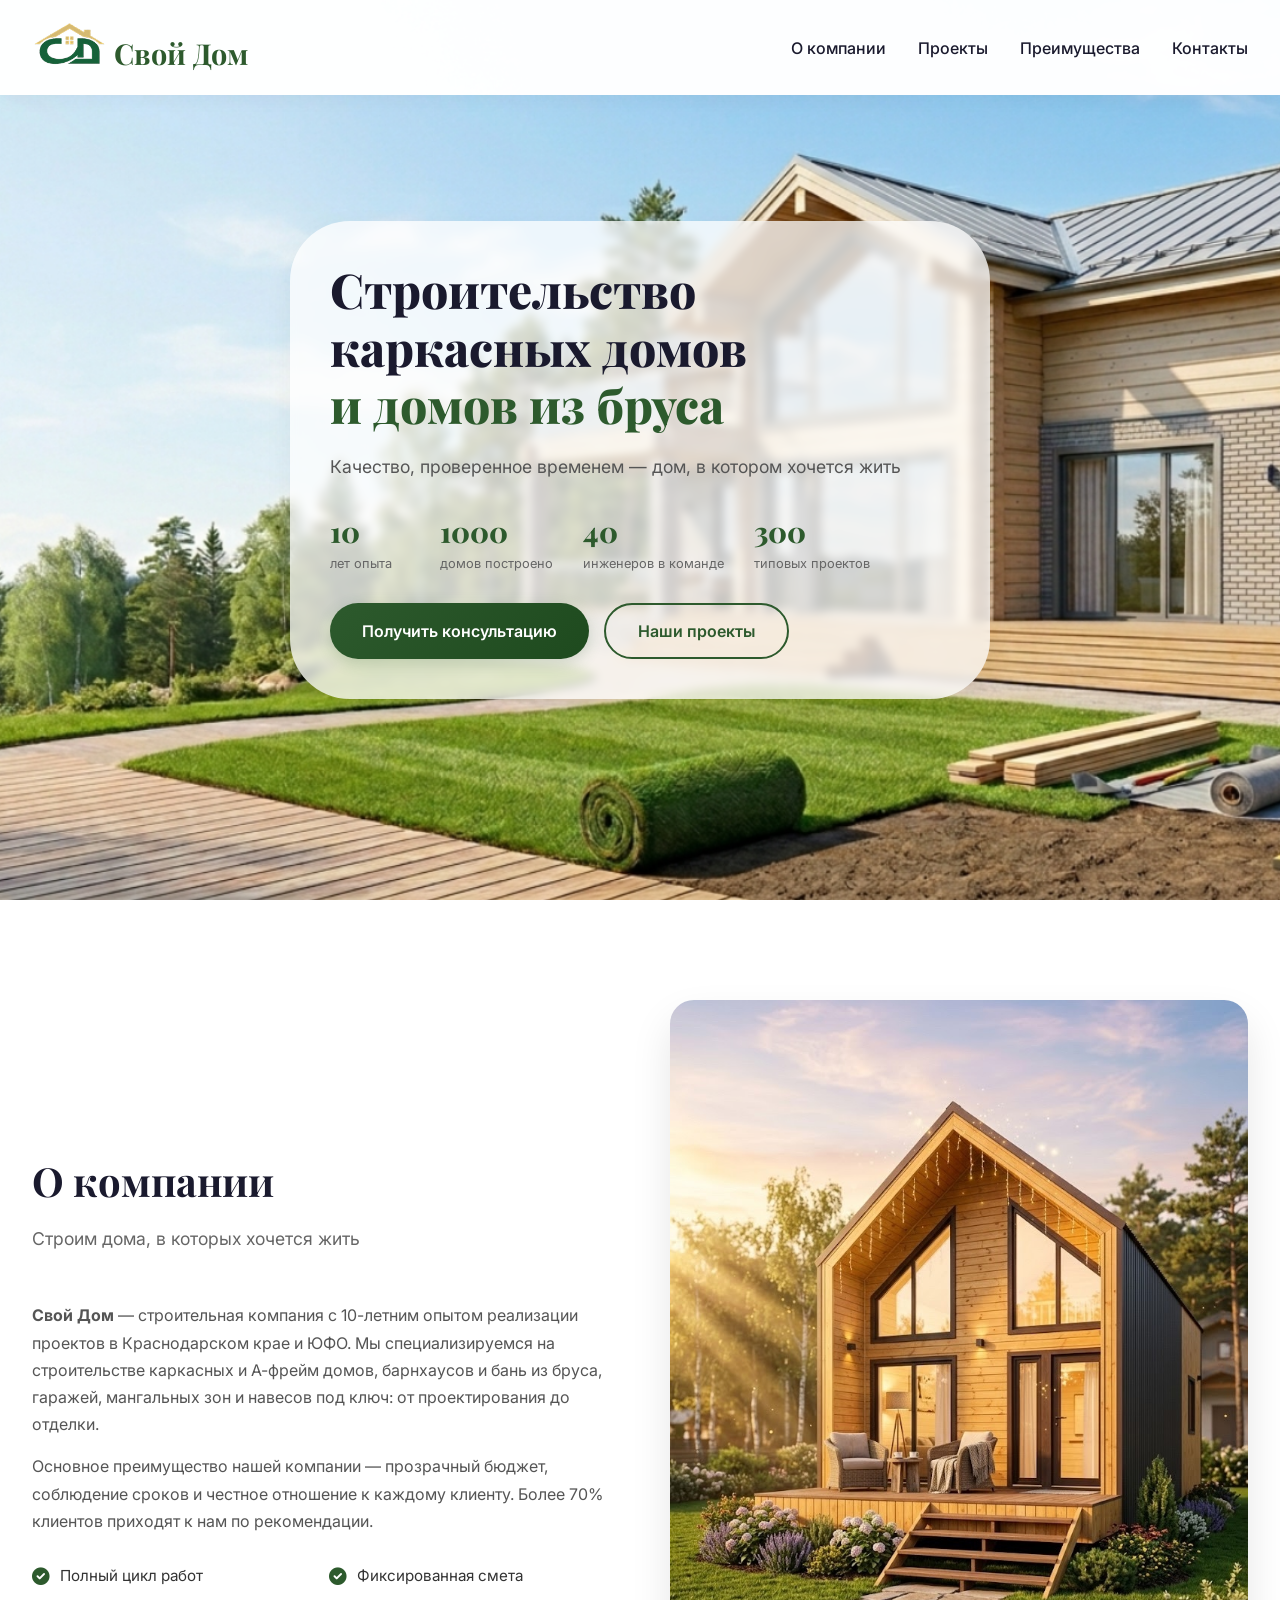
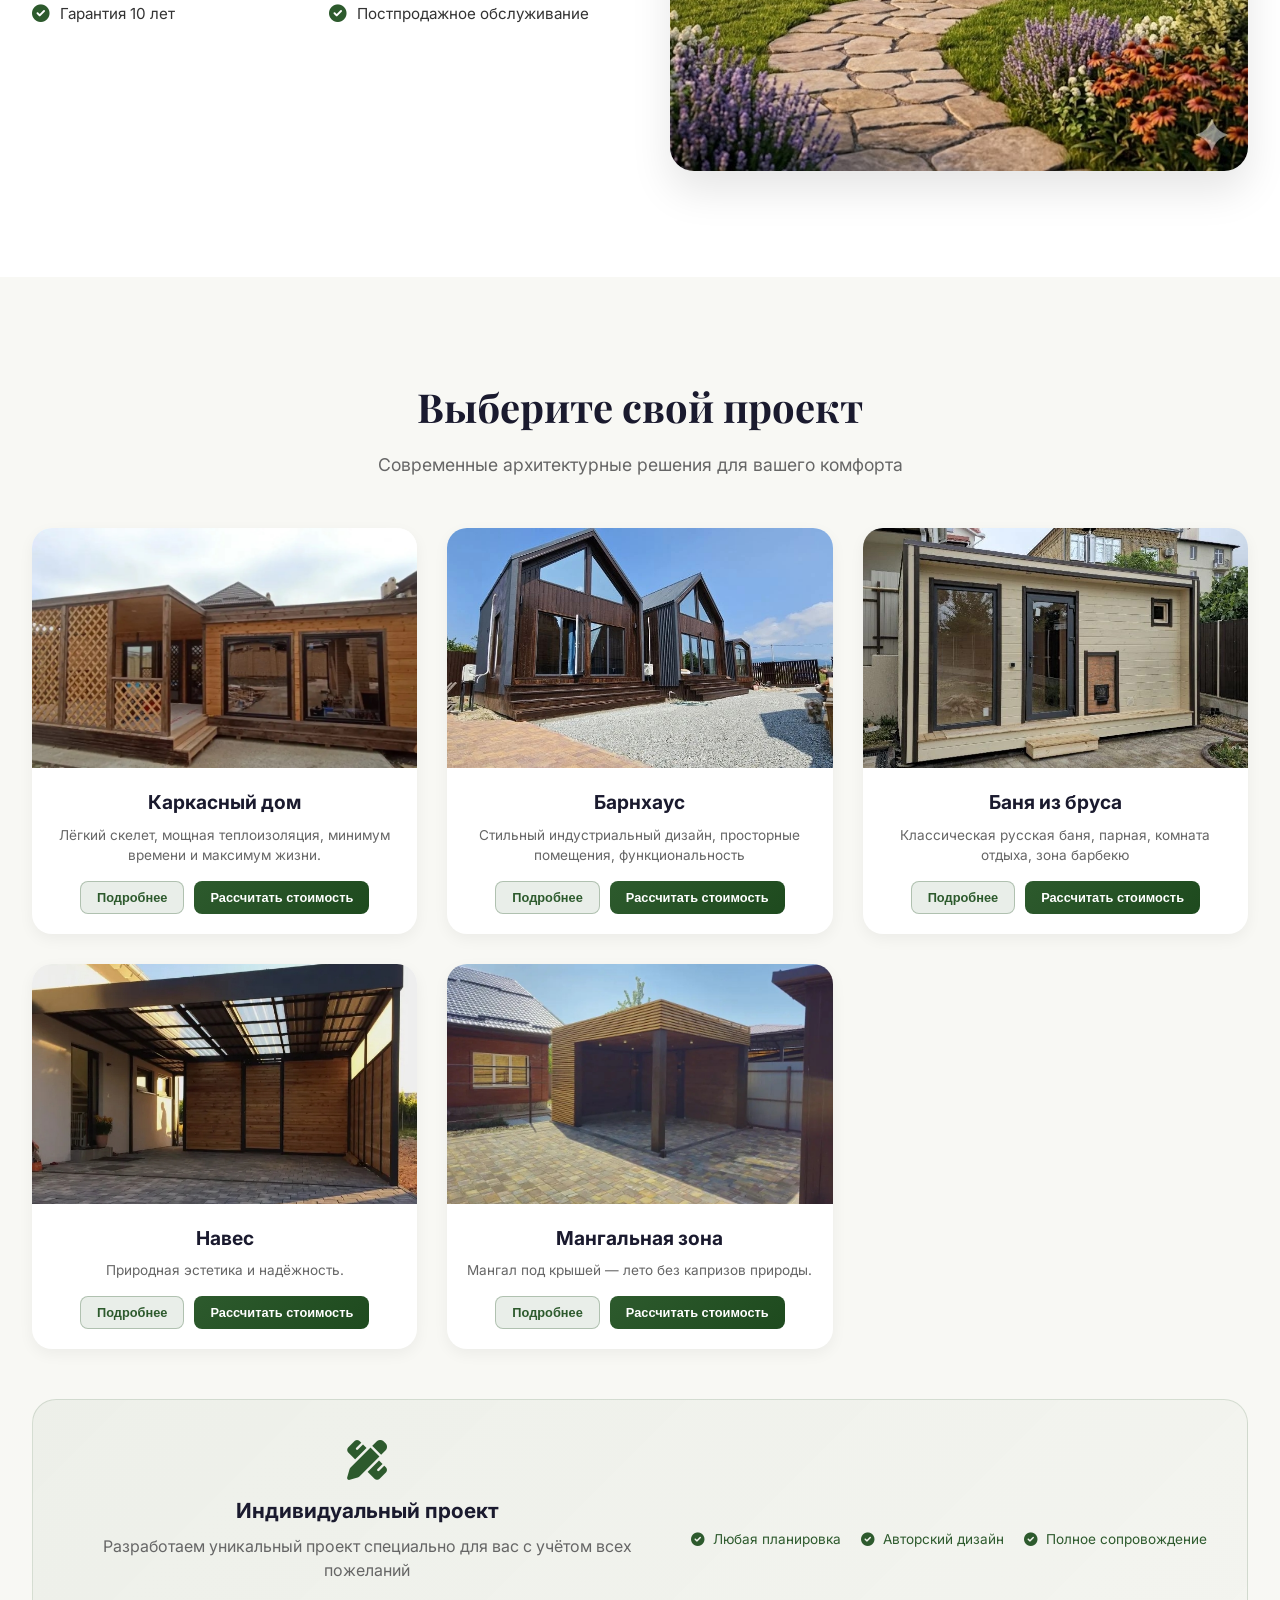
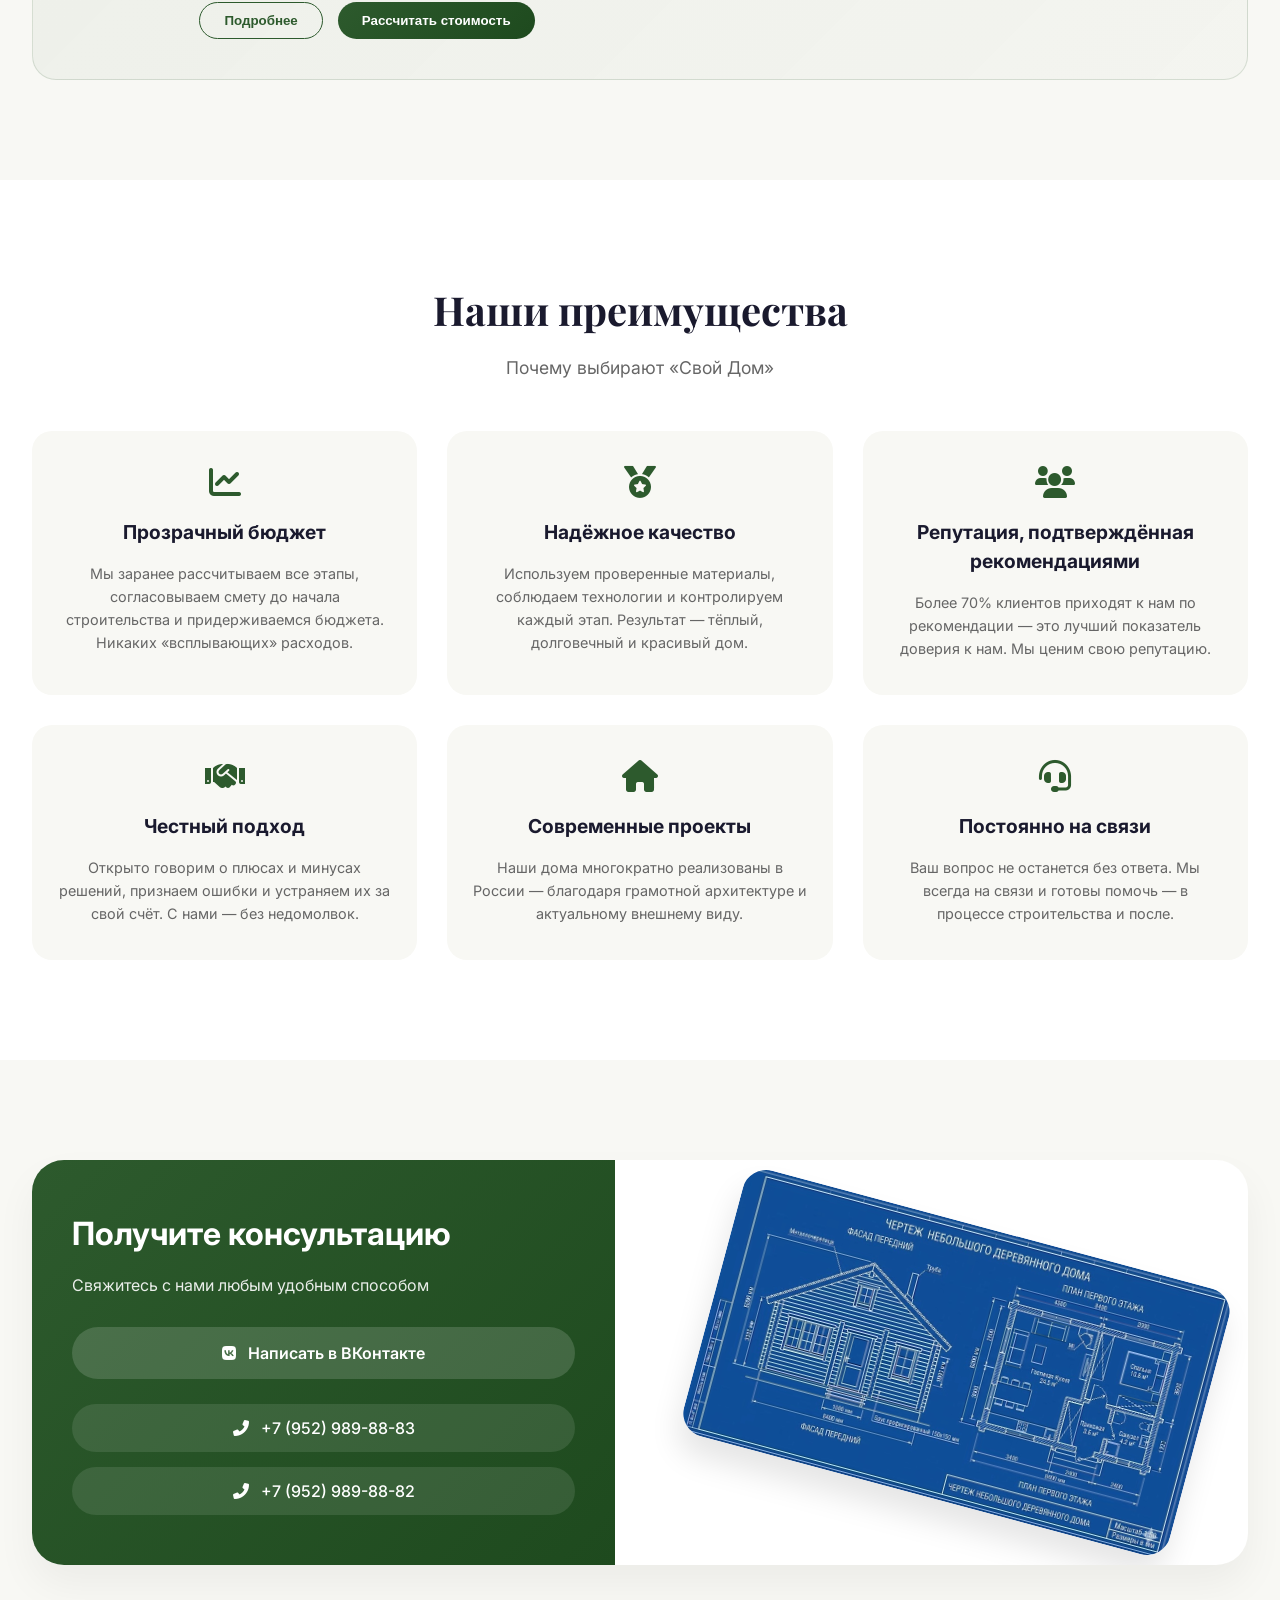
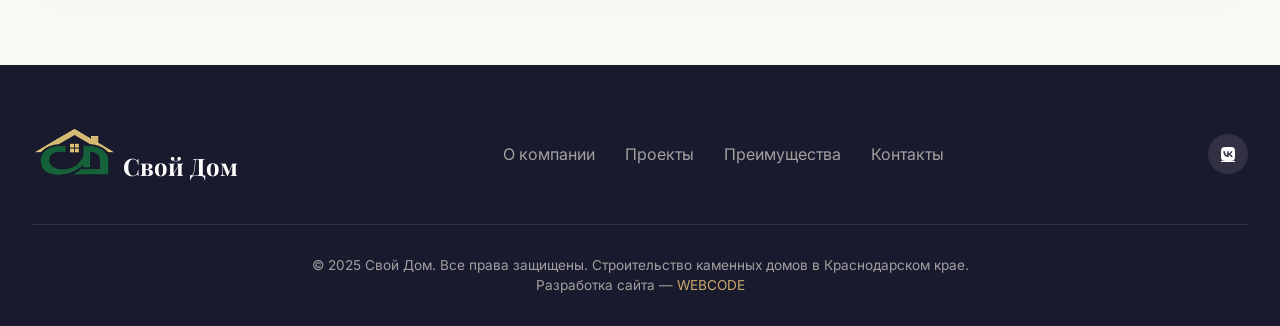
==== commit ac1789f6: "Обновление1" ====
--- a/index.html
+++ b/index.html
@@ -49,7 +49,7 @@
     <div class="hero-bg"></div>
     <div class="container">
         <div class="hero-content">
-            <h1 class="hero-title">Недвижимость для Вас <br><span class="accent">Строительство домов из бруса</span></h1>
+            <h1 class="hero-title">Строительство каркасных домов <br><span class="accent">и домов из бруса</span></h1>
             <p class="hero-subtitle">Качество, проверенное временем — дом, в котором хочется жить</p>
             <div class="hero-stats">
                 <div class="stat-item">
--- a/style.css
+++ b/style.css
@@ -176,7 +176,8 @@
     position: relative;
     display: flex;
     align-items: center;
-    padding-top: 100px;
+    padding-top: 80px;
+    padding-bottom: 60px;
 }
 
 .hero::before {
@@ -199,18 +200,20 @@
     position: relative;
     z-index: 2;
     max-width: 700px;
-    background-color: rgba(255, 255, 255, 0.8);
-    border-radius: 90px;
-    padding: 20px;
-    margin: 50px;
+    background-color: rgba(255, 255, 255, 0.75);
+    backdrop-filter: blur(5px);
+    border-radius: 60px;
+    padding: 40px;
+    margin: 70px;
+    box-shadow: 0 10px 30px rgba(0, 0, 0, 0.05);
 }
 
 .hero-title {
-    font-size: 3.5rem;
+    font-size: 3rem;
     font-weight: 800;
     font-family: 'Playfair Display', serif;
     line-height: 1.2;
-    margin-bottom: 24px;
+    margin-bottom: 20px;
     color: #1a1a2e;
 }
 
@@ -219,38 +222,40 @@
 }
 
 .hero-subtitle {
-    font-size: 1.2rem;
+    font-size: 1.1rem;
     color: #555;
-    margin-bottom: 40px;
-    line-height: 1.6;
+    margin-bottom: 30px;
+    line-height: 1.5;
 }
 
 .hero-stats {
     display: flex;
-    gap: 40px;
-    margin-bottom: 40px;
+    gap: 30px;
+    margin-bottom: 30px;
     flex-wrap: wrap;
+    justify-content: flex-start;
 }
 
 .stat-item {
     text-align: left;
+    min-width: 80px;
 }
 
 .stat-number {
-    font-size: 2rem;
+    font-size: 1.8rem;
     font-weight: 800;
     color: #2d5a2d;
     font-family: 'Playfair Display', serif;
 }
 
 .stat-label {
-    font-size: 0.85rem;
+    font-size: 0.8rem;
     color: #666;
 }
 
 .hero-buttons {
     display: flex;
-    gap: 20px;
+    gap: 15px;
     flex-wrap: wrap;
 }
 
@@ -929,7 +934,11 @@
 /* ============ RESPONSIVE ============ */
 @media (max-width: 1024px) {
     .hero-title {
-        font-size: 2.8rem;
+        font-size: 2.5rem;
+    }
+    .hero-content {
+        padding: 30px;
+        margin: 20px;
     }
     .projects-grid,
     .advantages-grid {
@@ -943,15 +952,15 @@
     }
     .nav-links {
         position: fixed;
-        top: 80px;
+        top: 70px;
         left: -100%;
         background: white;
         width: 80%;
-        height: calc(100vh - 80px);
+        height: calc(100vh - 70px);
         flex-direction: column;
         align-items: center;
-        padding-top: 40px;
-        gap: 1.5rem;
+        padding-top: 30px;
+        gap: 1.2rem;
         transition: 0.3s;
         box-shadow: 5px 0 20px rgba(0, 0, 0, 0.1);
         z-index: 999;
@@ -959,15 +968,52 @@
     .nav-links.active {
         left: 0;
     }
+
+    /* Hero fixes */
+    .hero {
+        padding-top: 70px;
+        padding-bottom: 40px;
+        min-height: auto;
+    }
+    .hero-content {
+        padding: 20px;
+        margin: 15px;
+        border-radius: 40px;
+    }
     .hero-title {
-        font-size: 2rem;
+        font-size: 1.6rem;
+        margin-bottom: 15px;
+    }
+    .hero-subtitle {
+        font-size: 0.9rem;
+        margin-bottom: 20px;
     }
     .hero-stats {
-        gap: 25px;
+        gap: 15px;
+        margin-bottom: 20px;
+        justify-content: center;
+    }
+    .stat-item {
+        text-align: center;
+        min-width: 60px;
     }
     .stat-number {
-        font-size: 1.5rem;
-    }
+        font-size: 1.3rem;
+    }
+    .stat-label {
+        font-size: 0.65rem;
+    }
+    .hero-buttons {
+        flex-direction: column;
+        gap: 10px;
+    }
+    .hero-buttons .btn {
+        width: 100%;
+        justify-content: center;
+        padding: 12px 20px;
+        font-size: 0.9rem;
+    }
+
     .about-grid {
         grid-template-columns: 1fr;
     }
@@ -981,6 +1027,7 @@
     .custom-project {
         flex-direction: column;
         text-align: center;
+        padding: 25px;
     }
     .custom-buttons {
         flex-direction: column;
@@ -992,9 +1039,27 @@
     }
     .contact-info {
         text-align: center;
+        padding: 30px 25px;
     }
     .contact-phones {
         align-items: center;
+    }
+    .contact-btn-vk {
+        width: 100%;
+        max-width: 280px;
+        margin: 0 auto;
+    }
+    .contact-phone {
+        width: 100%;
+        max-width: 280px;
+        margin: 0 auto;
+    }
+    .contact-image {
+        padding: 25px;
+    }
+    .contact-image img {
+        max-width: 100%;
+        rotate: 0deg;
     }
     .footer-content {
         flex-direction: column;
@@ -1004,37 +1069,187 @@
         justify-content: center;
     }
     .section-title {
-        font-size: 2rem;
+        font-size: 1.8rem;
+    }
+    .section-subtitle {
+        font-size: 0.9rem;
+        margin-bottom: 30px;
+        padding: 0 15px;
     }
     .container {
-        padding: 0 20px;
-    }
-    .hero-buttons {
+        padding: 0 16px;
+    }
+
+    /* About section fixes */
+    .about-content .section-title,
+    .about-content .section-subtitle {
+        text-align: center;
+    }
+    .about-features {
+        grid-template-columns: 1fr;
+        gap: 10px;
+    }
+    .feature-item {
+        justify-content: center;
+    }
+    .about-text p {
+        text-align: center;
+    }
+
+    /* Project card fixes */
+    .project-image {
+        height: 200px;
+    }
+    .project-content {
+        padding: 15px;
+    }
+    .project-content h3 {
+        font-size: 1.1rem;
+    }
+    .project-content p {
+        font-size: 0.8rem;
+    }
+    .project-buttons {
         flex-direction: column;
+        align-items: center;
+    }
+    .project-btn {
+        width: 100%;
+        max-width: 200px;
+    }
+
+    /* Advantage card fixes */
+    .advantage-card {
+        padding: 25px 20px;
+    }
+    .advantage-card i {
+        font-size: 1.8rem;
+    }
+    .advantage-card h3 {
+        font-size: 1.1rem;
+    }
+    .advantage-card p {
+        font-size: 0.85rem;
+    }
+
+    /* Modal fixes */
+    .modal-content {
+        width: 95%;
+        margin: 20px;
+    }
+    .modal-header h3 {
+        font-size: 1.1rem;
+    }
+    .modal-body {
+        font-size: 0.85rem;
+    }
+}
+
+@media (max-width: 480px) {
+    .hero-content {
+        padding: 15px;
+        margin: 10px;
+    }
+    .hero-title {
+        font-size: 1.3rem;
+    }
+    .hero-subtitle {
+        font-size: 0.8rem;
+    }
+    .hero-stats {
+        gap: 10px;
+    }
+    .stat-number {
+        font-size: 1.1rem;
+    }
+    .stat-label {
+        font-size: 0.55rem;
     }
     .hero-buttons .btn {
-        width: 100%;
-        justify-content: center;
-    }
-}
-
-@media (max-width: 480px) {
+        padding: 10px 16px;
+        font-size: 0.8rem;
+    }
+    .section-title {
+        font-size: 1.5rem;
+    }
+    .section-subtitle {
+        font-size: 0.8rem;
+    }
+    .container {
+        padding: 0 12px;
+    }
+    section {
+        padding: 60px 0;
+    }
+
+    /* Contact section fixes */
+    .contact-info h2 {
+        font-size: 1.5rem;
+    }
+    .contact-info p {
+        font-size: 0.85rem;
+    }
+    .contact-btn-vk {
+        padding: 10px 20px;
+        font-size: 0.85rem;
+    }
+    .contact-phone {
+        padding: 8px 16px;
+        font-size: 0.85rem;
+    }
+
+    /* Project card fixes */
+    .project-info h3 {
+        font-size: 1rem;
+    }
+    .project-info p {
+        font-size: 0.7rem;
+    }
+    .project-details span {
+        font-size: 0.65rem;
+    }
+    .project-price {
+        font-size: 0.9rem;
+    }
+
+    /* Footer fixes */
+    .footer-logo {
+        font-size: 1.2rem;
+    }
+    .footer-links {
+        gap: 15px;
+    }
+    .footer-links a {
+        font-size: 0.8rem;
+    }
+    .footer-bottom {
+        font-size: 0.7rem;
+    }
+}
+
+@media (max-width: 360px) {
     .hero-title {
-        font-size: 1.6rem;
+        font-size: 1.1rem;
     }
     .hero-subtitle {
+        font-size: 0.7rem;
+    }
+    .stat-number {
         font-size: 1rem;
     }
+    .stat-label {
+        font-size: 0.5rem;
+    }
     .section-title {
-        font-size: 1.6rem;
-    }
-    .hero-stats {
-        gap: 15px;
-    }
-    .stat-number {
         font-size: 1.3rem;
     }
-    .stat-label {
+    .custom-project-content h3 {
+        font-size: 1.1rem;
+    }
+    .custom-project-content p {
+        font-size: 0.8rem;
+    }
+    .custom-project-features span {
         font-size: 0.7rem;
     }
-}+}
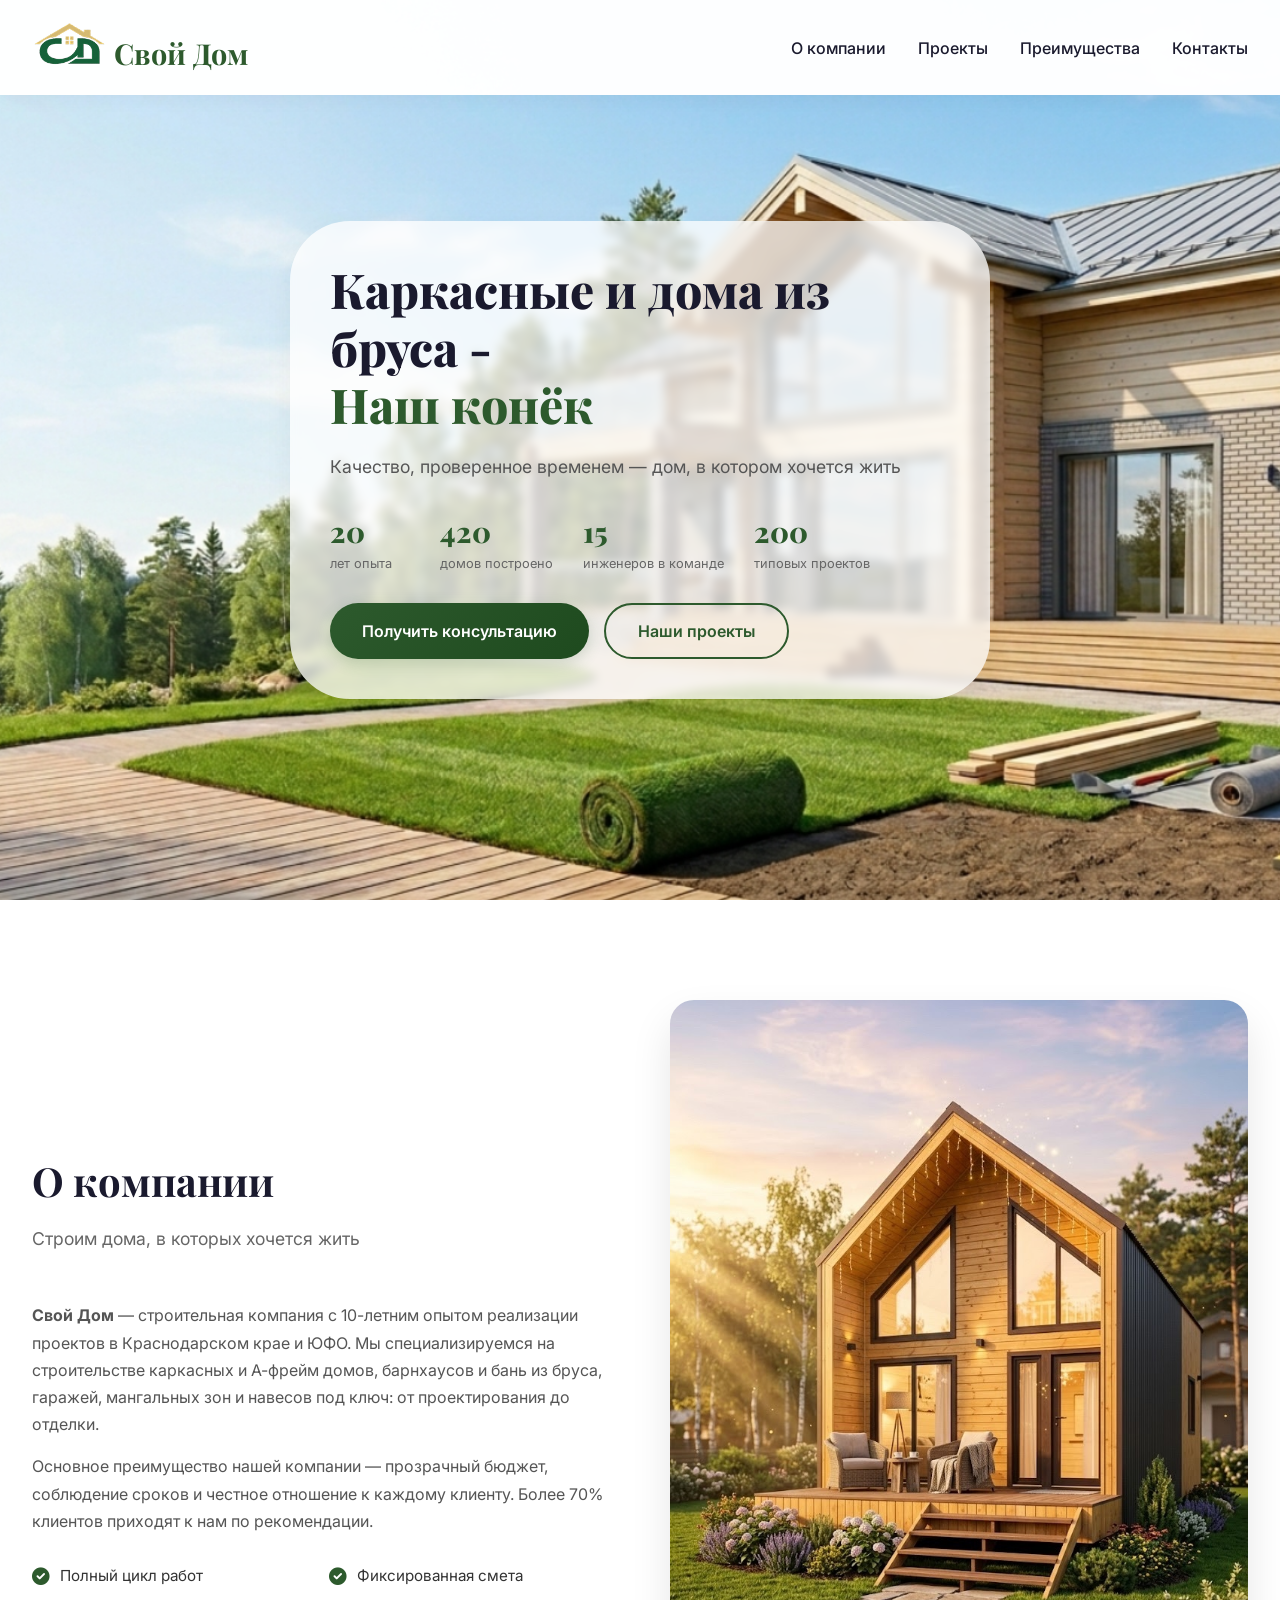
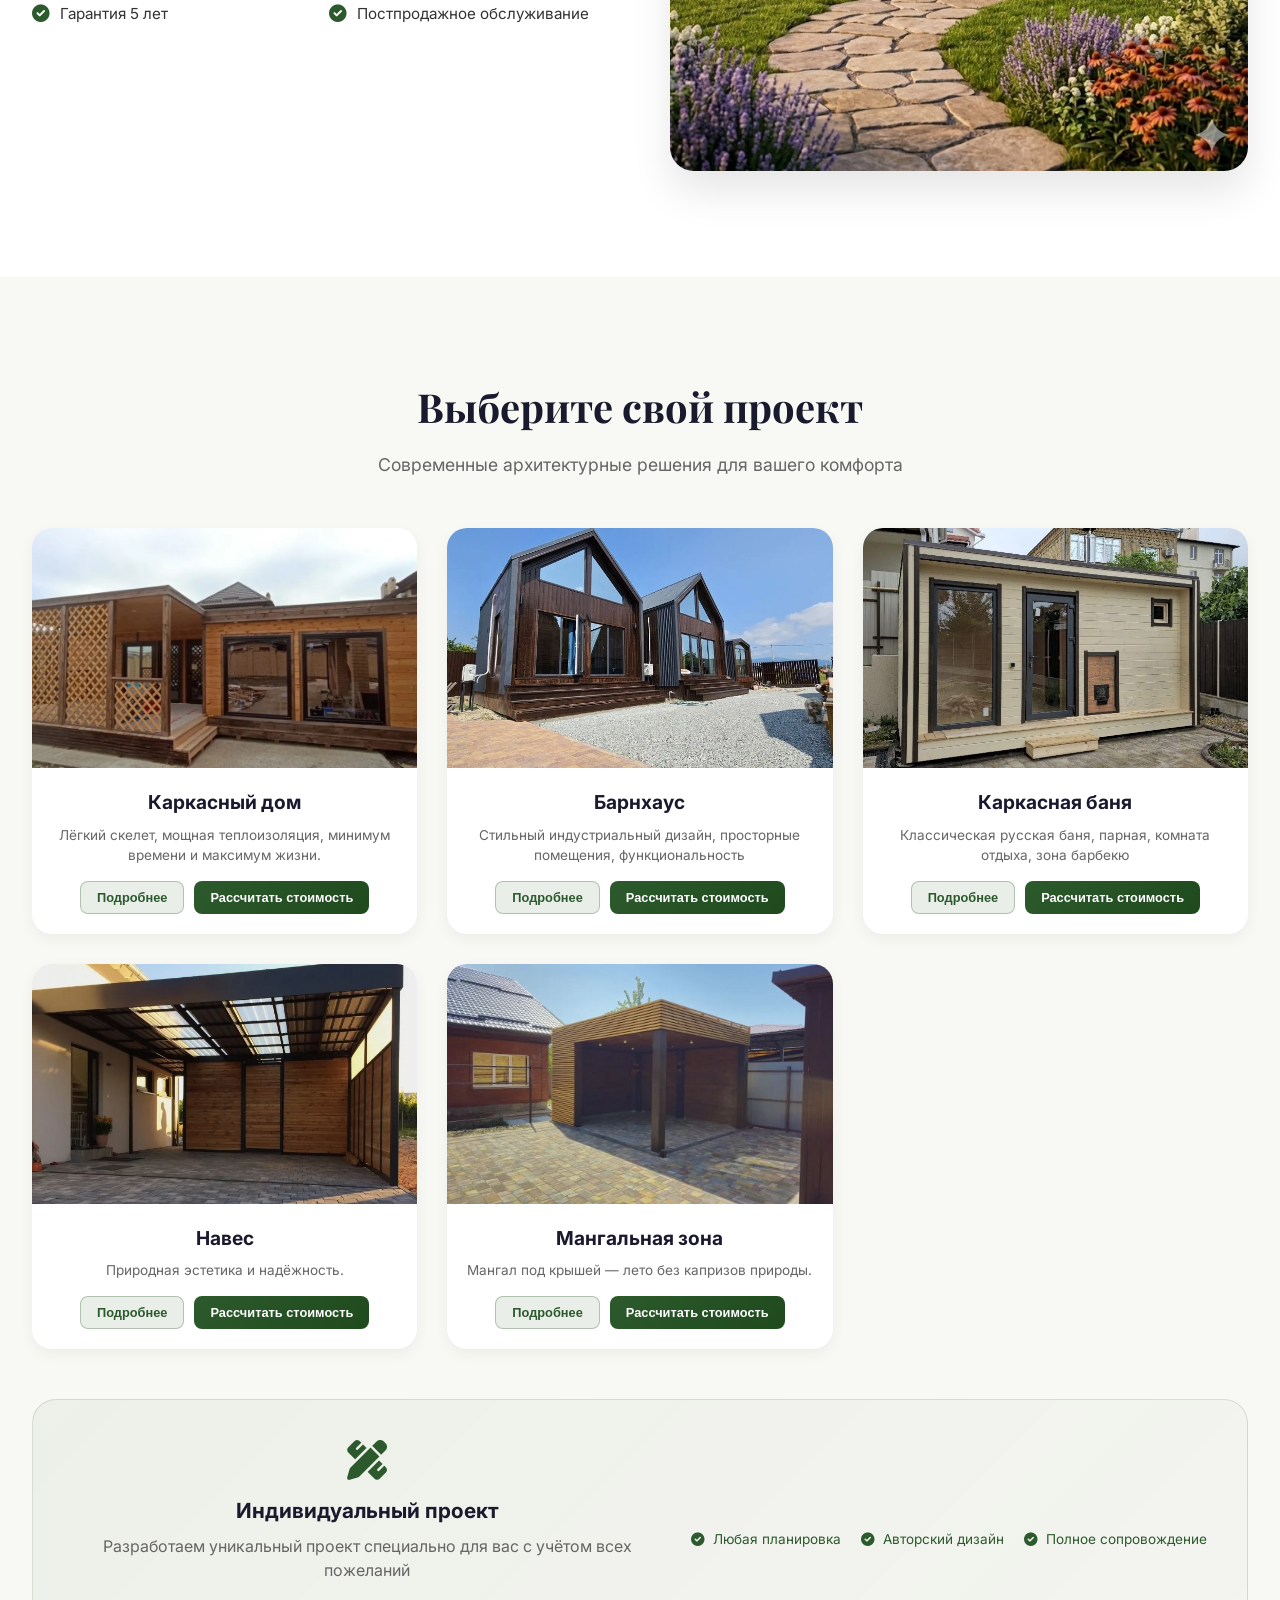
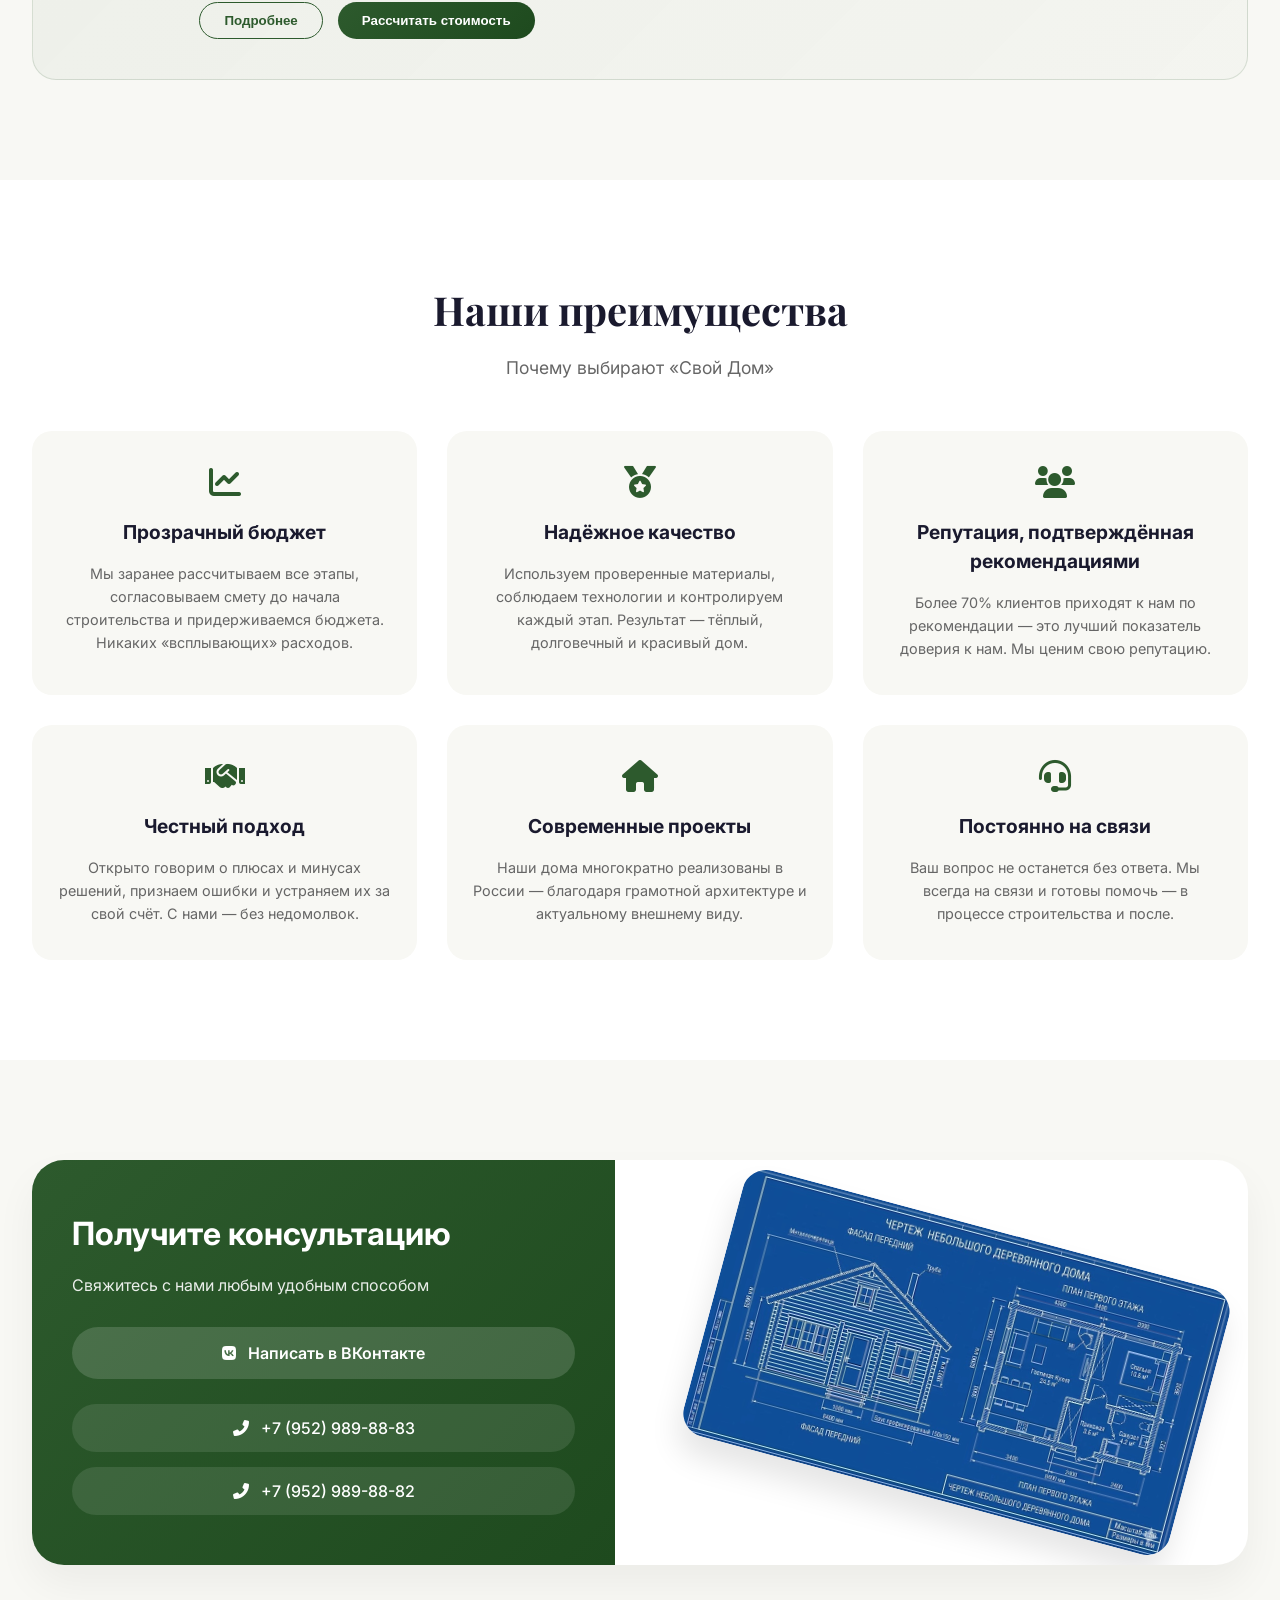
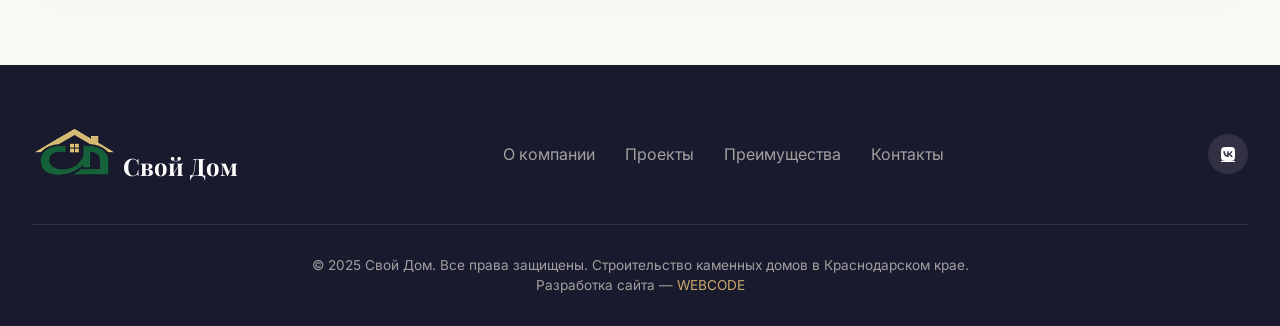
==== commit 4f710ccf: "Обновление2" ====
--- a/index.html
+++ b/index.html
@@ -49,23 +49,23 @@
     <div class="hero-bg"></div>
     <div class="container">
         <div class="hero-content">
-            <h1 class="hero-title">Строительство каркасных домов <br><span class="accent">и домов из бруса</span></h1>
+            <h1 class="hero-title">Каркасные и дома из бруса -<br><span class="accent">Наш конёк</span></h1>
             <p class="hero-subtitle">Качество, проверенное временем — дом, в котором хочется жить</p>
             <div class="hero-stats">
                 <div class="stat-item">
-                    <div class="stat-number">10</div>
-                    <div class="stat-label">лет опыта</div>
+                    <div class="stat-number">20</div>
+                    <div class="stat-label">лет опыта</div> 
                 </div>
                 <div class="stat-item">
-                    <div class="stat-number">1000+</div>
+                    <div class="stat-number">420+</div>
                     <div class="stat-label">домов построено</div>
                 </div>
                 <div class="stat-item">
-                    <div class="stat-number">40+</div>
+                    <div class="stat-number">15+</div>
                     <div class="stat-label">инженеров в команде</div>
                 </div>
                 <div class="stat-item">
-                    <div class="stat-number">300+</div>
+                    <div class="stat-number">200+</div>
                     <div class="stat-label">типовых проектов</div>
                 </div>
             </div>
@@ -99,7 +99,7 @@
                     </div>
                     <div class="feature-item">
                         <i class="fas fa-check-circle"></i>
-                        <span>Гарантия 10 лет</span>
+                        <span>Гарантия 5 лет</span>
                     </div>
                     <div class="feature-item">
                         <i class="fas fa-check-circle"></i>
@@ -178,7 +178,7 @@
                     <img src="images/bathhouse.jpg" alt="Баня из бруса">
                     <div class="project-overlay">
                         <div class="project-info">
-                            <h3>Баня из бруса</h3>
+                            <h3>Каркасная баня</h3>
                             <p>Классическая русская баня, парная, комната отдыха</p>
                             <div class="project-details">
                                 <span><i class="fas fa-arrows-alt"></i> от 20 м²</span>
@@ -189,7 +189,7 @@
                     </div>
                 </div>
                 <div class="project-content">
-                    <h3>Баня из бруса</h3>
+                    <h3>Каркасная баня</h3>
                     <p>Классическая русская баня, парная, комната отдыха, зона барбекю</p>
                     <div class="project-buttons">
                         <button class="project-btn project-btn-details" data-type="banya">Подробнее</button>
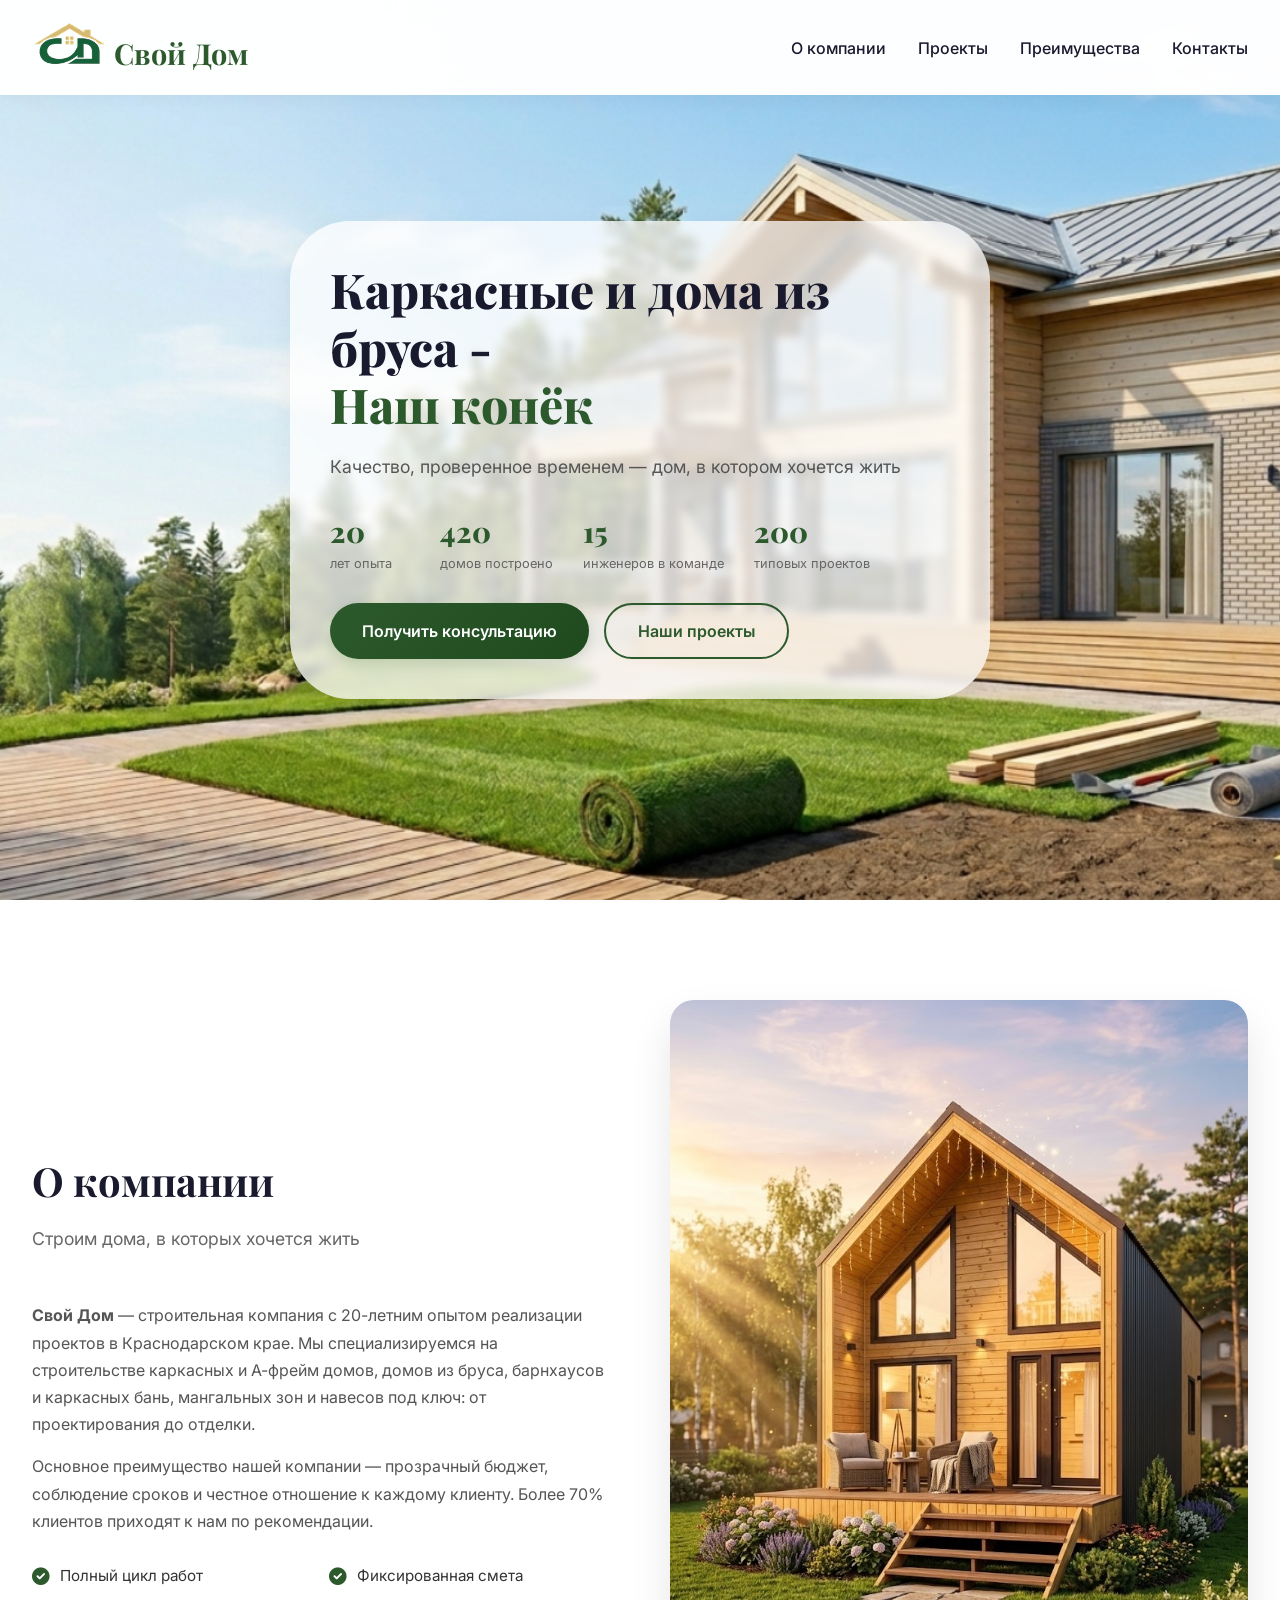
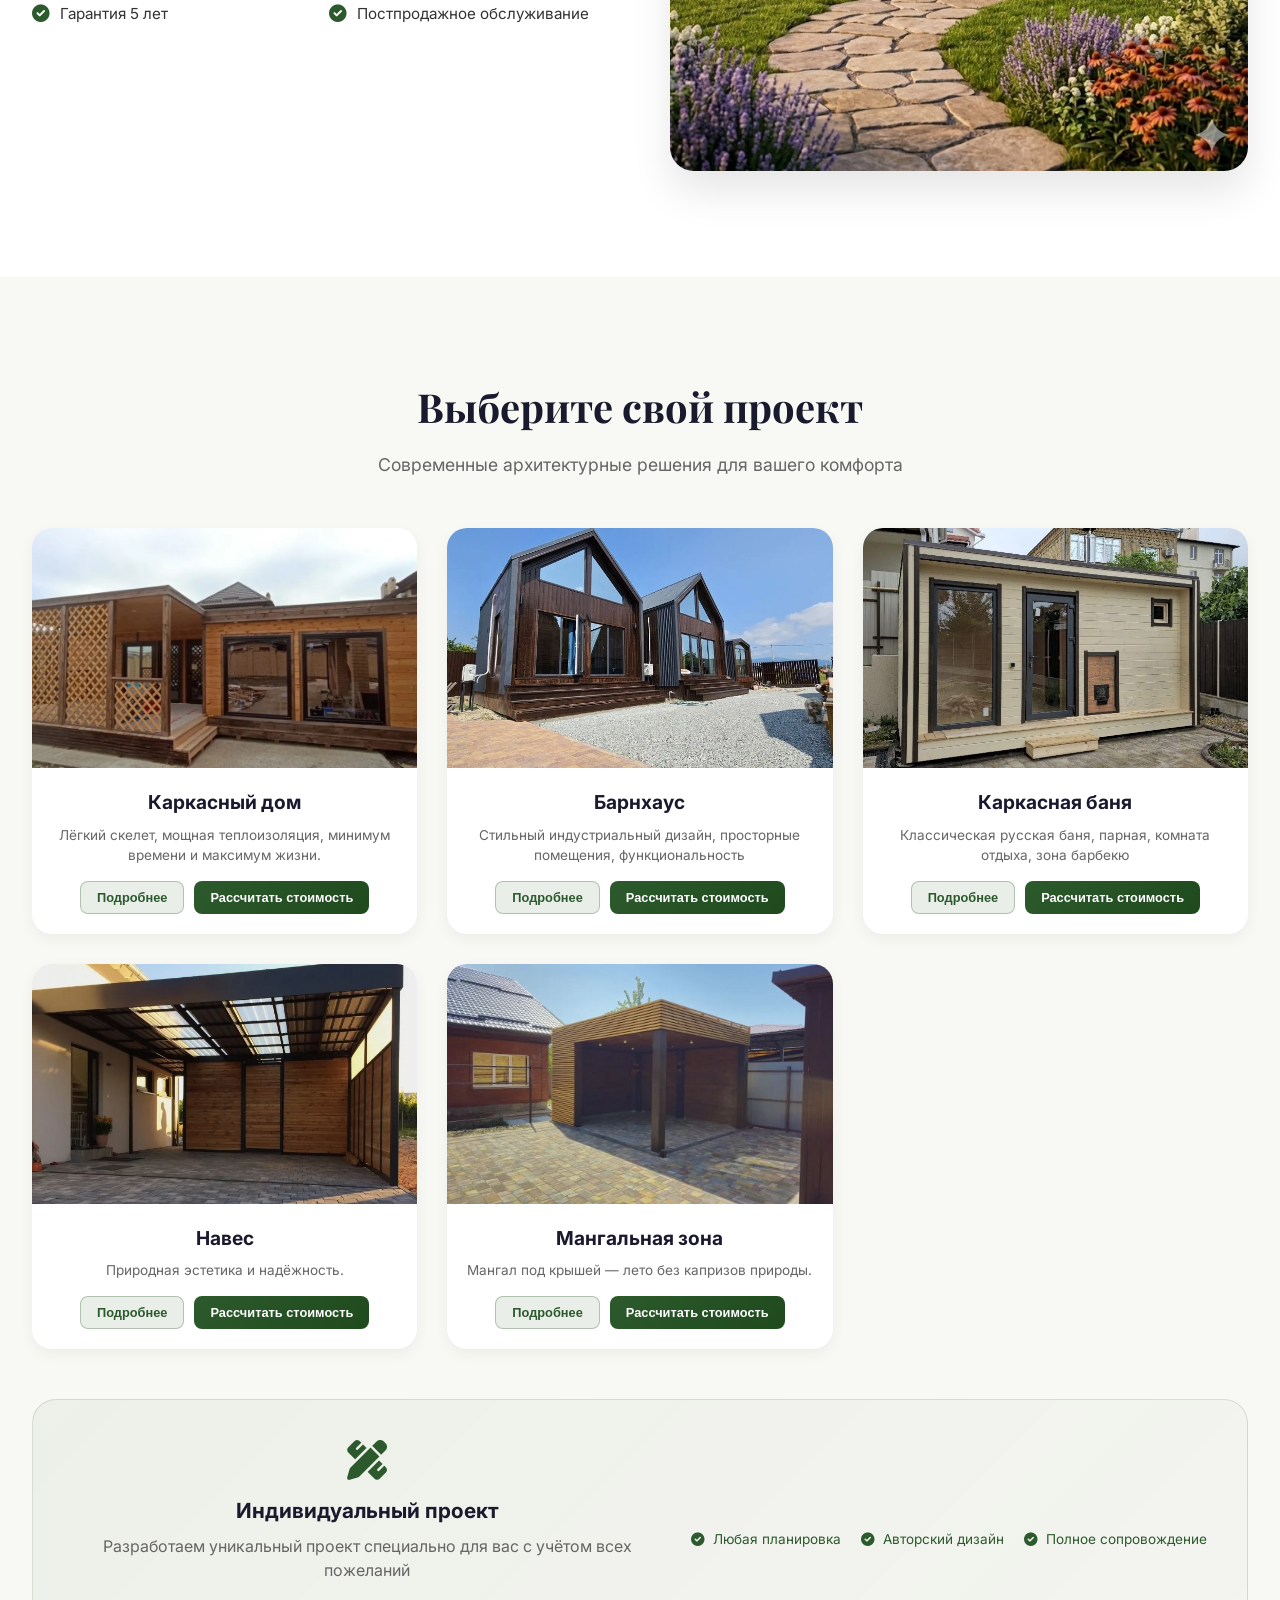
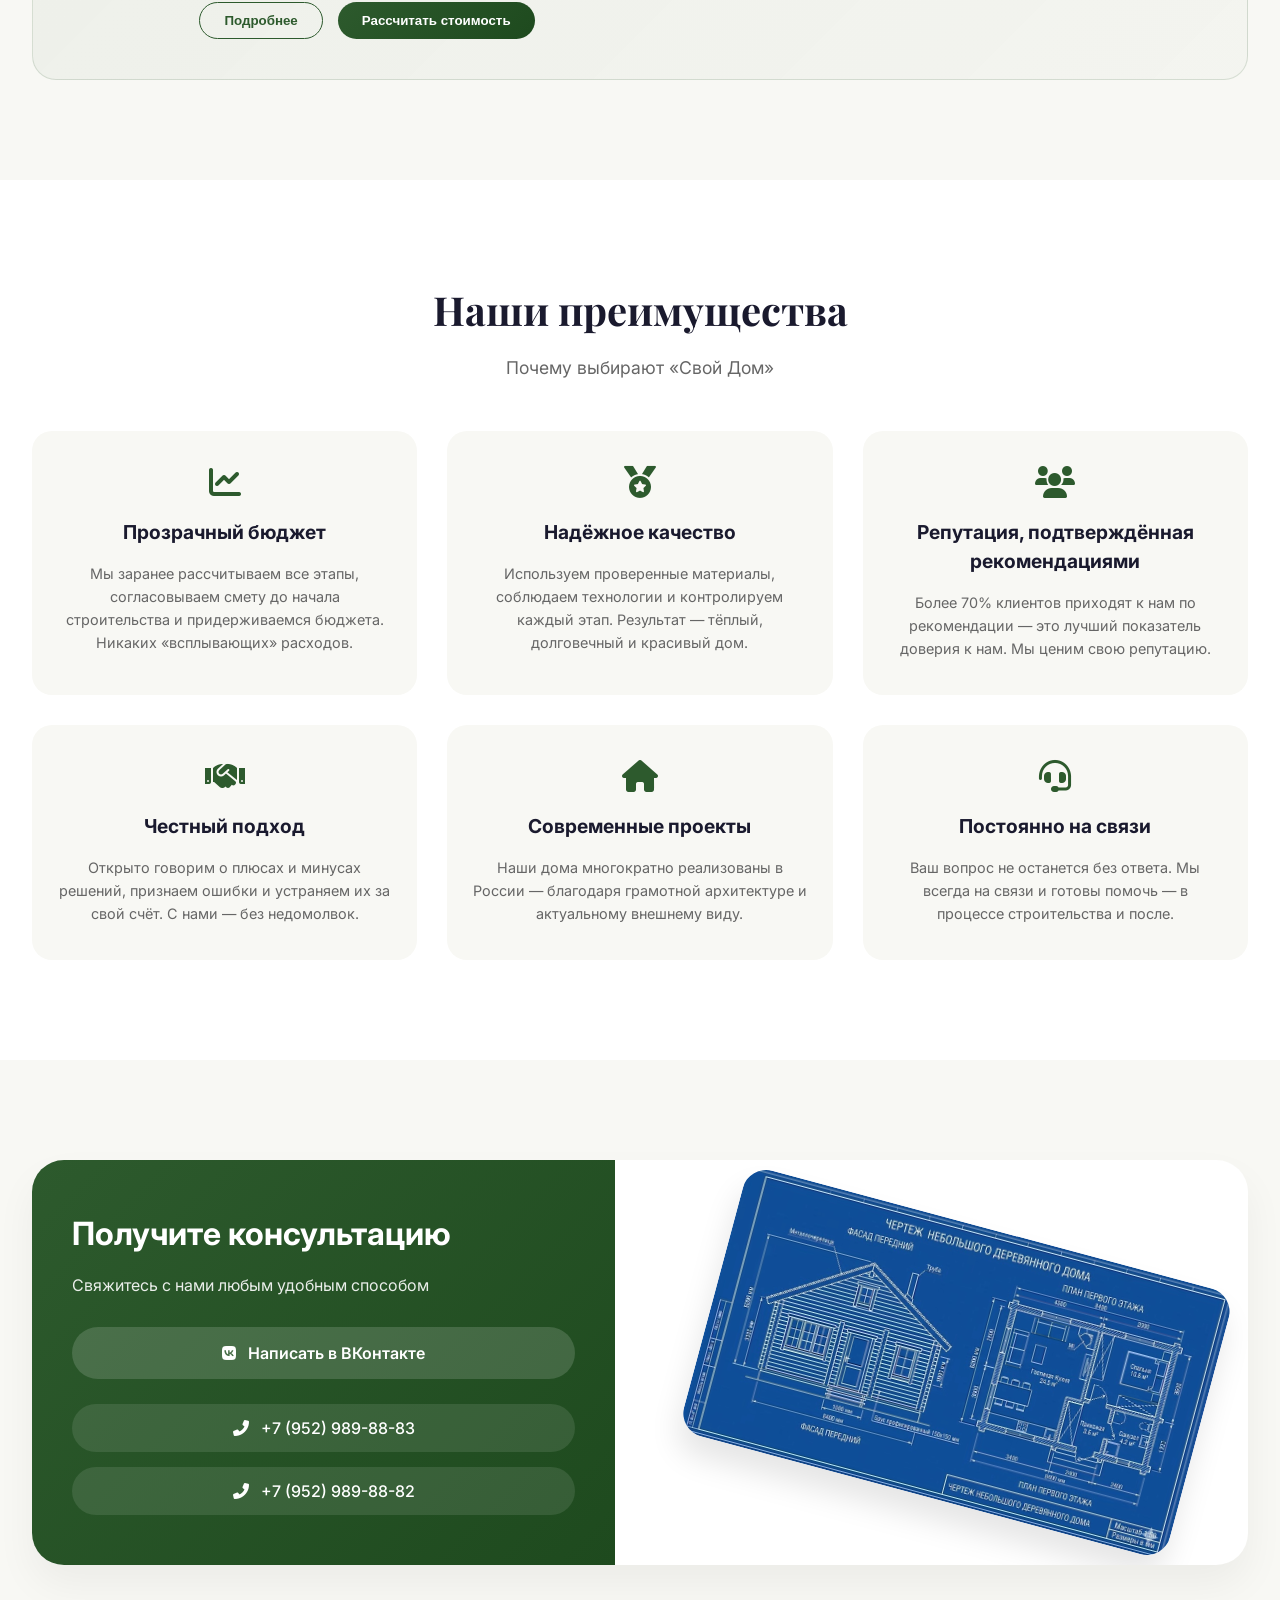
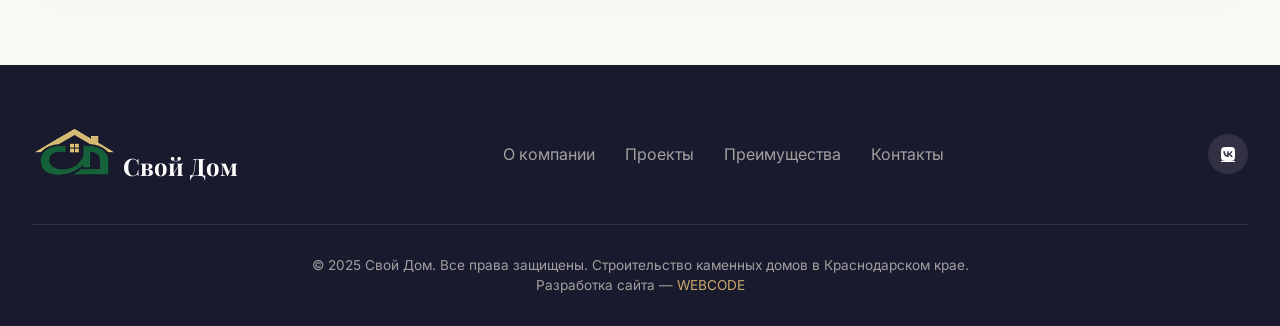
==== commit 4f09236a: "up4" ====
--- a/index.html
+++ b/index.html
@@ -85,7 +85,7 @@
                 <h2 class="section-title">О компании</h2>
                 <p class="section-subtitle">Строим дома, в которых хочется жить</p>
                 <div class="about-text">
-                    <p><strong>Свой Дом</strong> — строительная компания с 10-летним опытом реализации проектов в Краснодарском крае и ЮФО. Мы специализируемся на строительстве каркасных и А-фрейм домов, барнхаусов и бань из бруса, гаражей, мангальных зон и навесов под ключ: от проектирования до отделки.</p>
+                    <p><strong>Свой Дом</strong> — строительная компания с 20-летним опытом реализации проектов в Краснодарском крае. Мы специализируемся на строительстве каркасных и А-фрейм домов, домов из бруса, барнхаусов и каркасных бань, мангальных зон и навесов под ключ: от проектирования до отделки.</p>
                     <p>Основное преимущество нашей компании — прозрачный бюджет, соблюдение сроков и честное отношение к каждому клиенту. Более 70% клиентов приходят к нам по рекомендации.</p>
                 </div>
                 <div class="about-features">
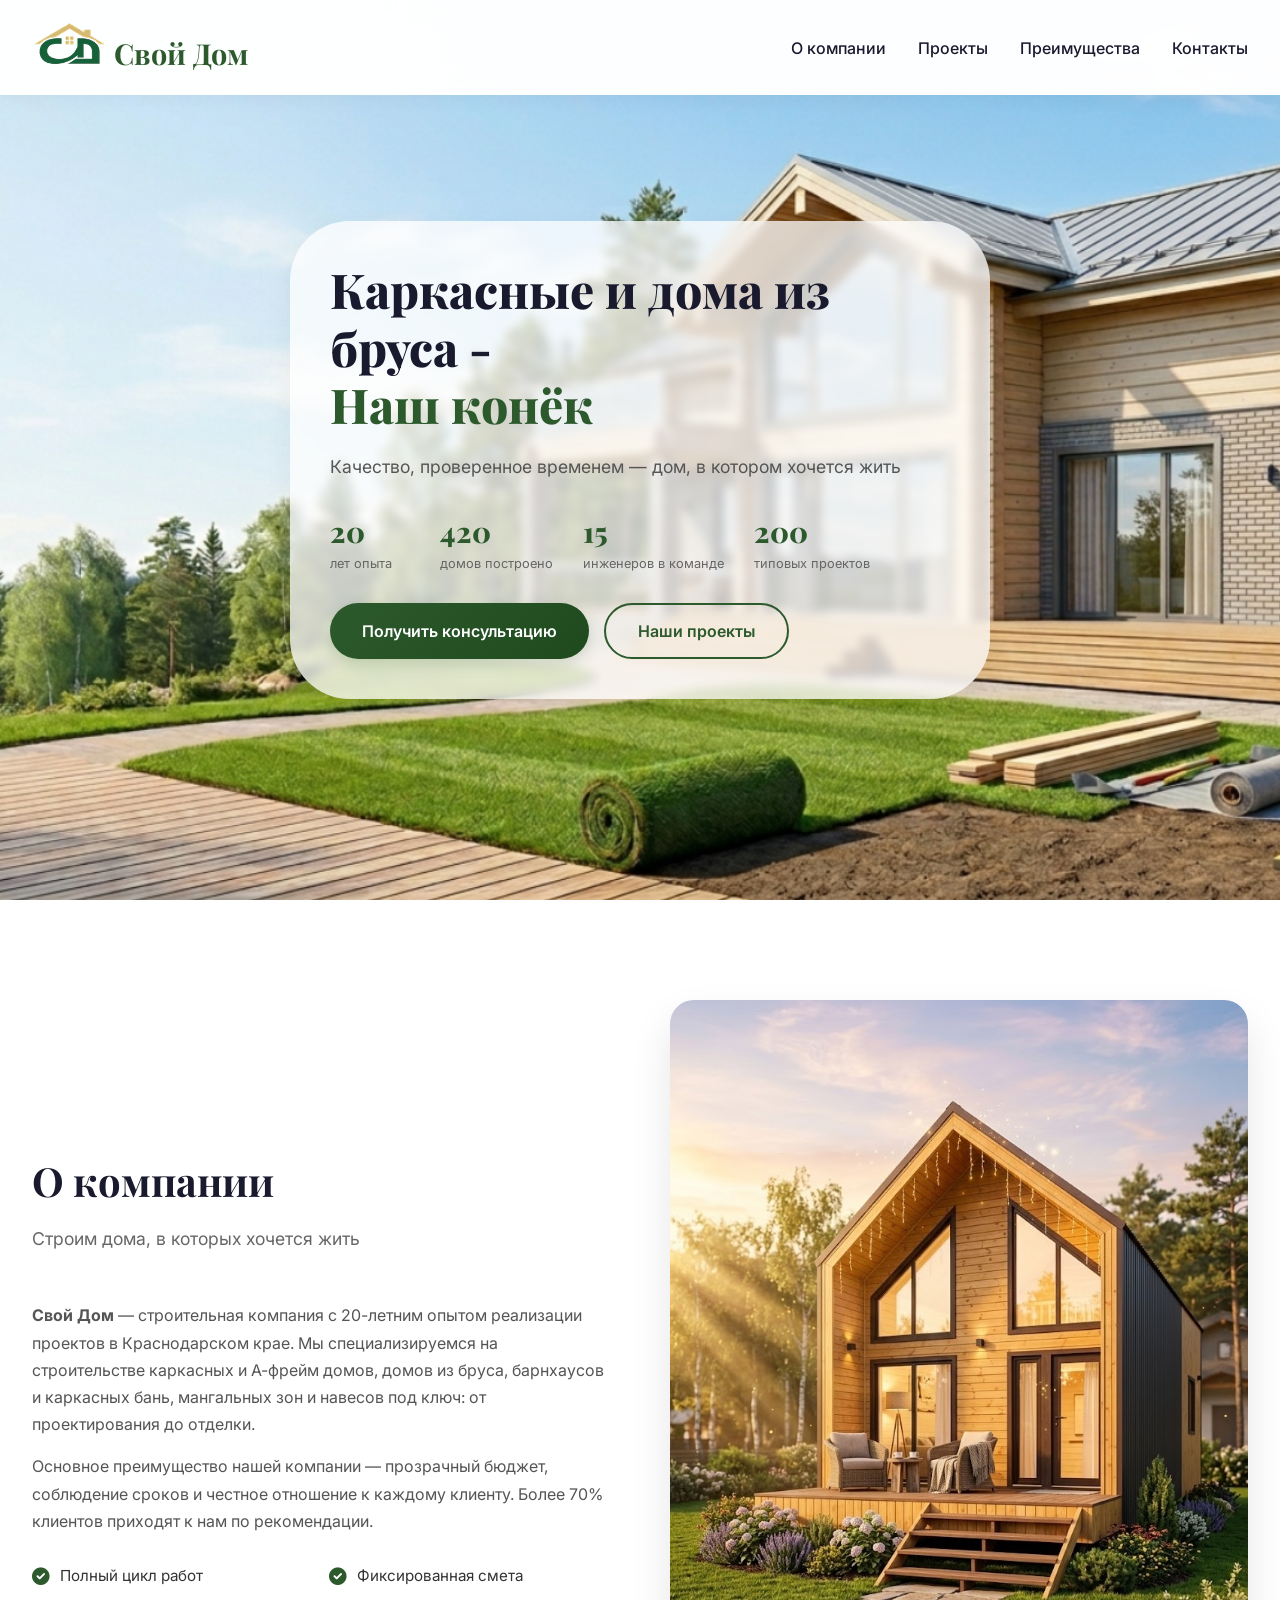
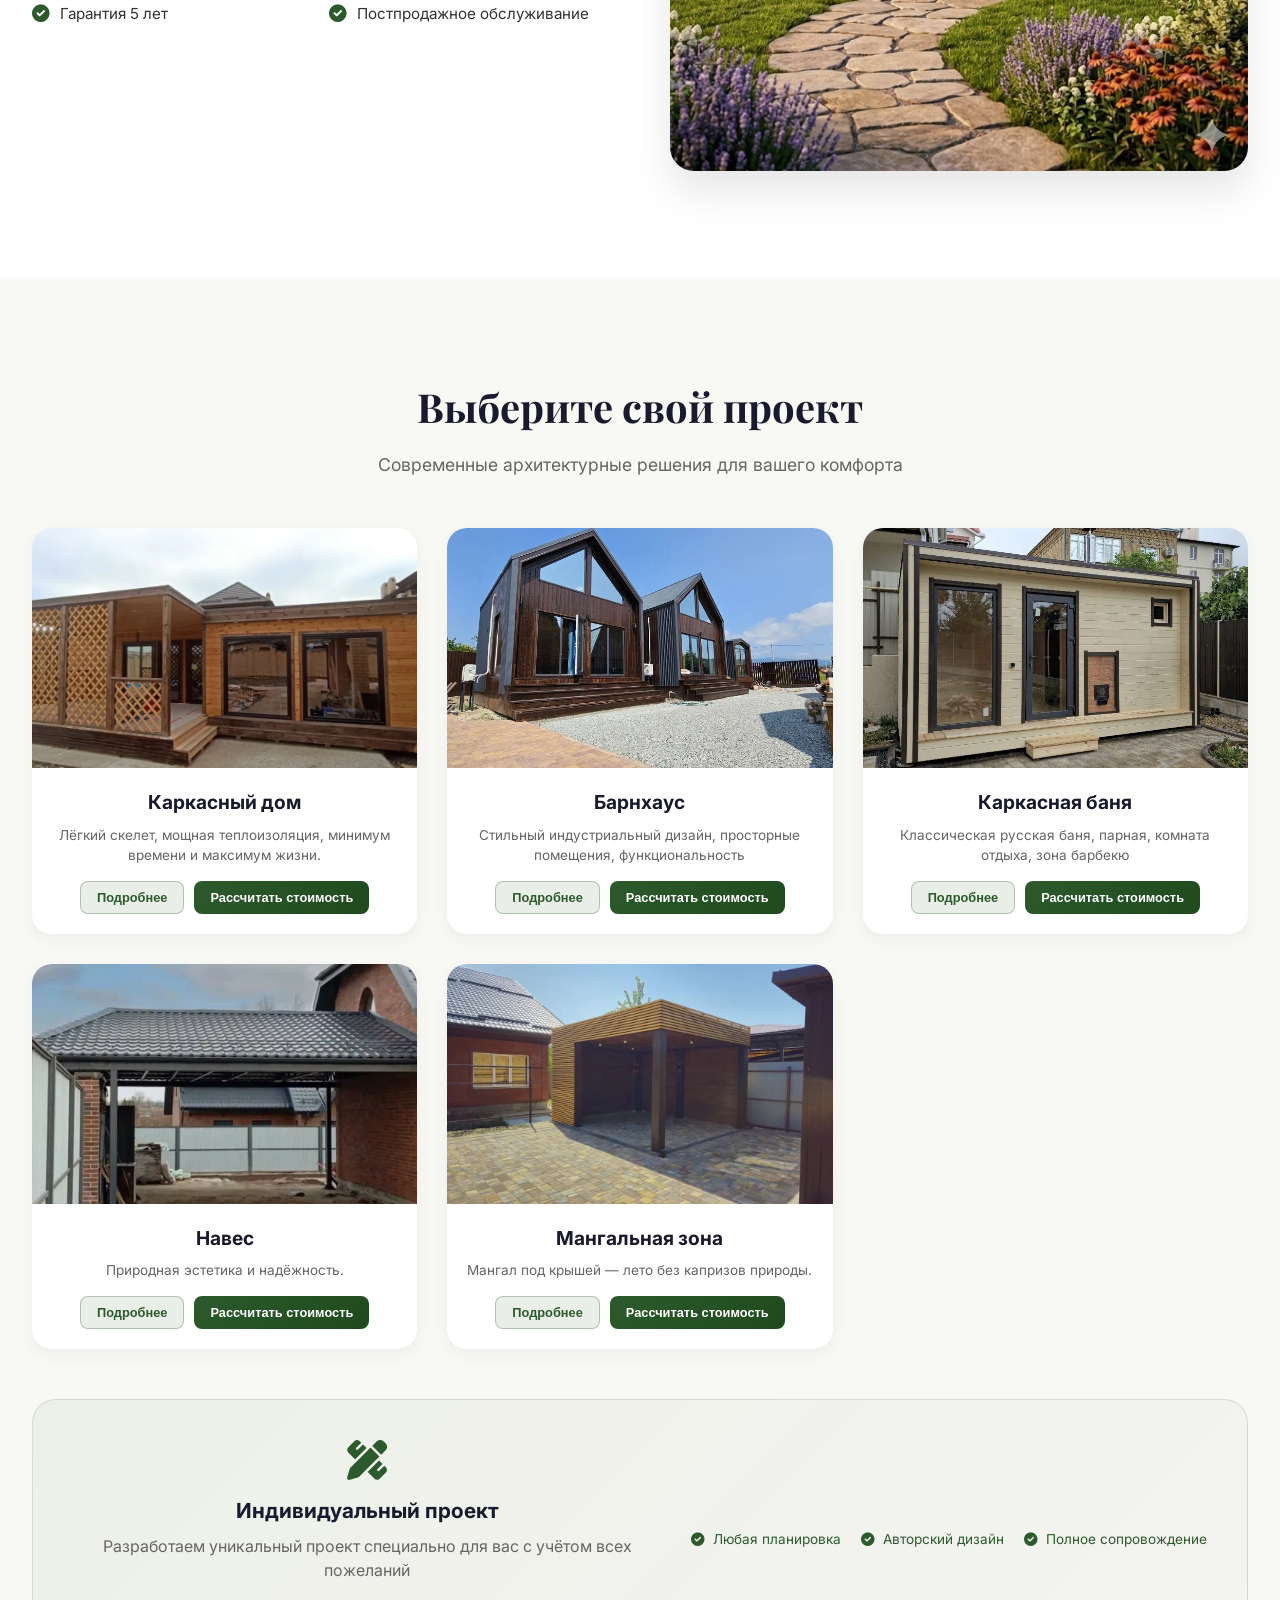
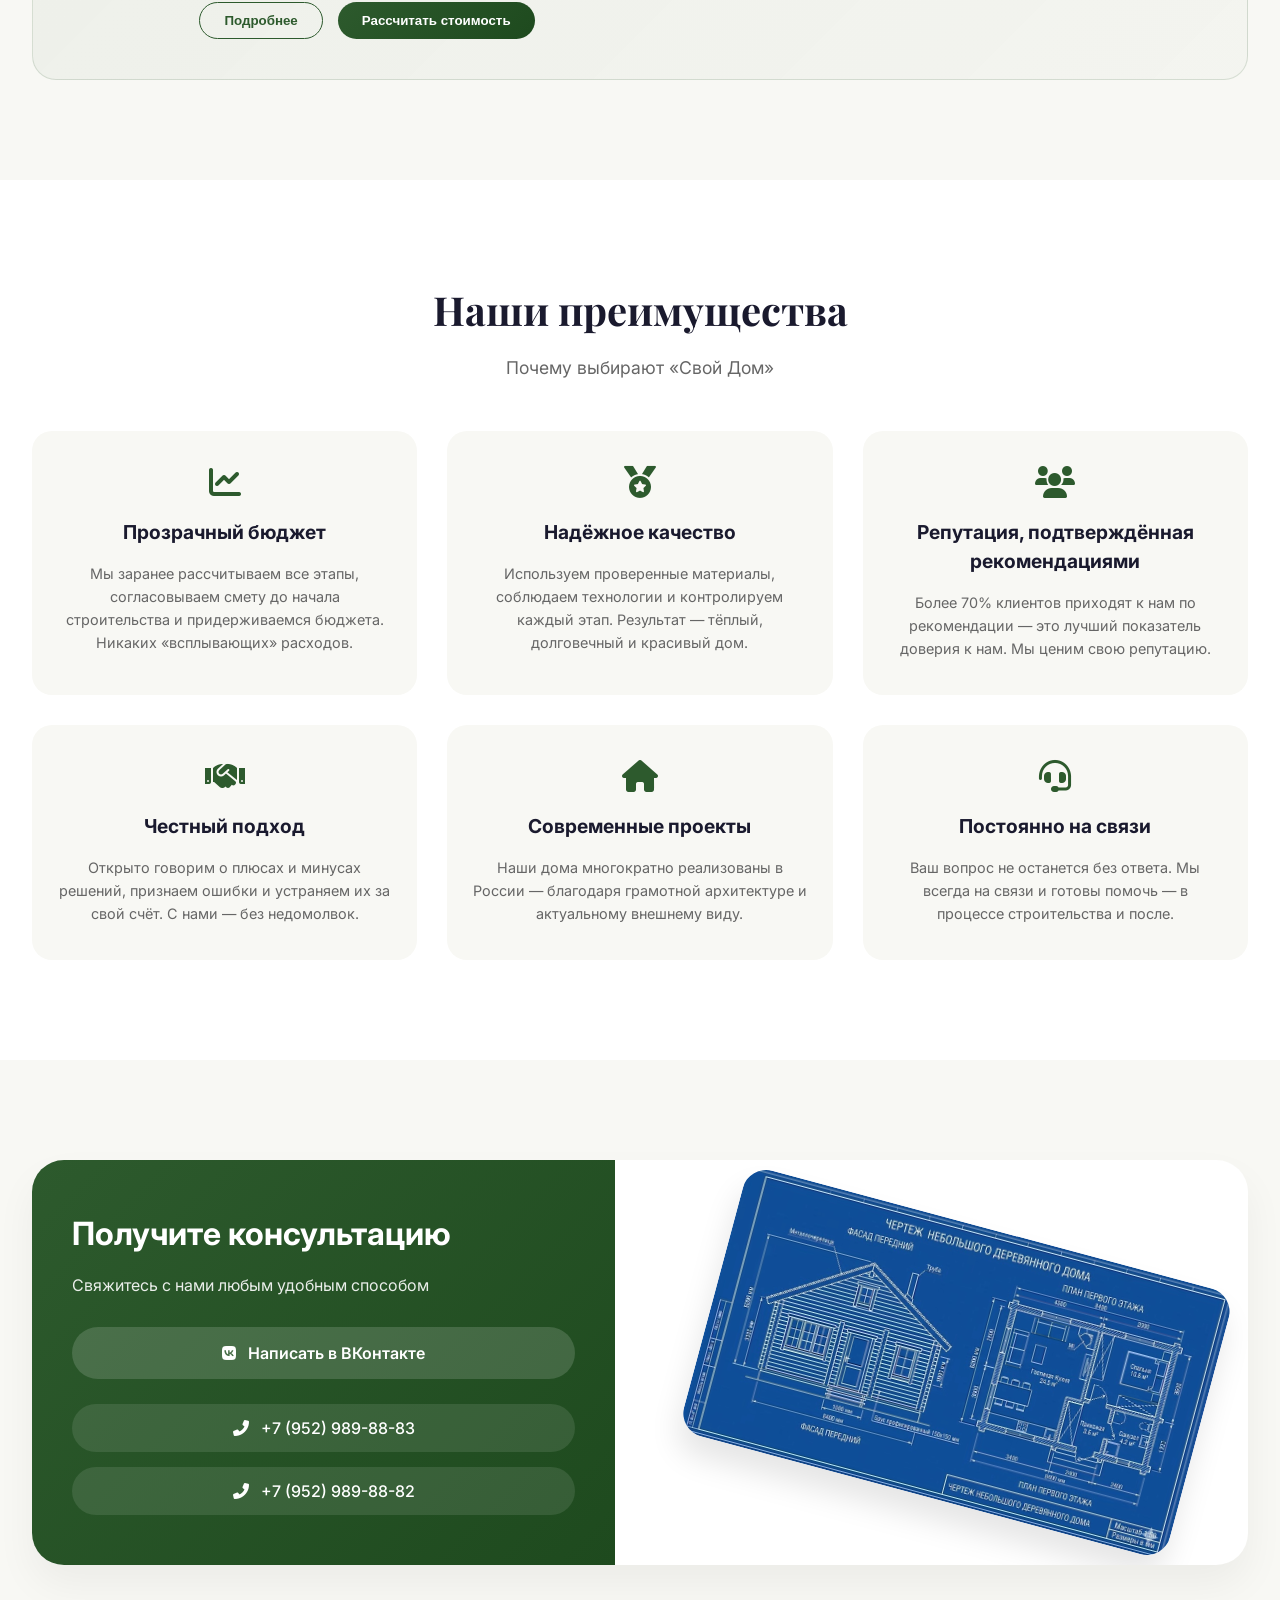
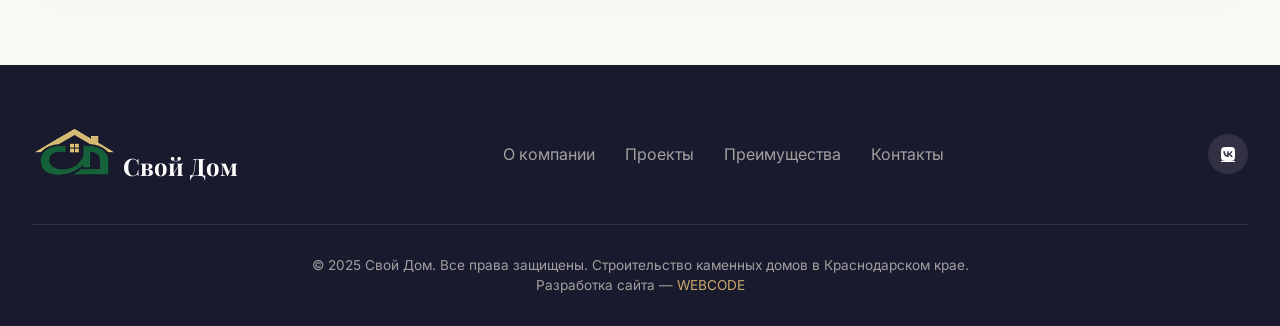
==== commit 7fad5c80: "up6" ====
--- a/index.html
+++ b/index.html
@@ -201,7 +201,7 @@
             <!-- Навес -->
             <div class="project-card fade-up" data-type="canopy">
                 <div class="project-image">
-                    <img src="images/canopy.jpg" alt="Навес">
+                    <img src="images/canopy.webp" alt="Навес">
                     <div class="project-overlay">
                         <div class="project-info">
                             <h3>Навес</h3>
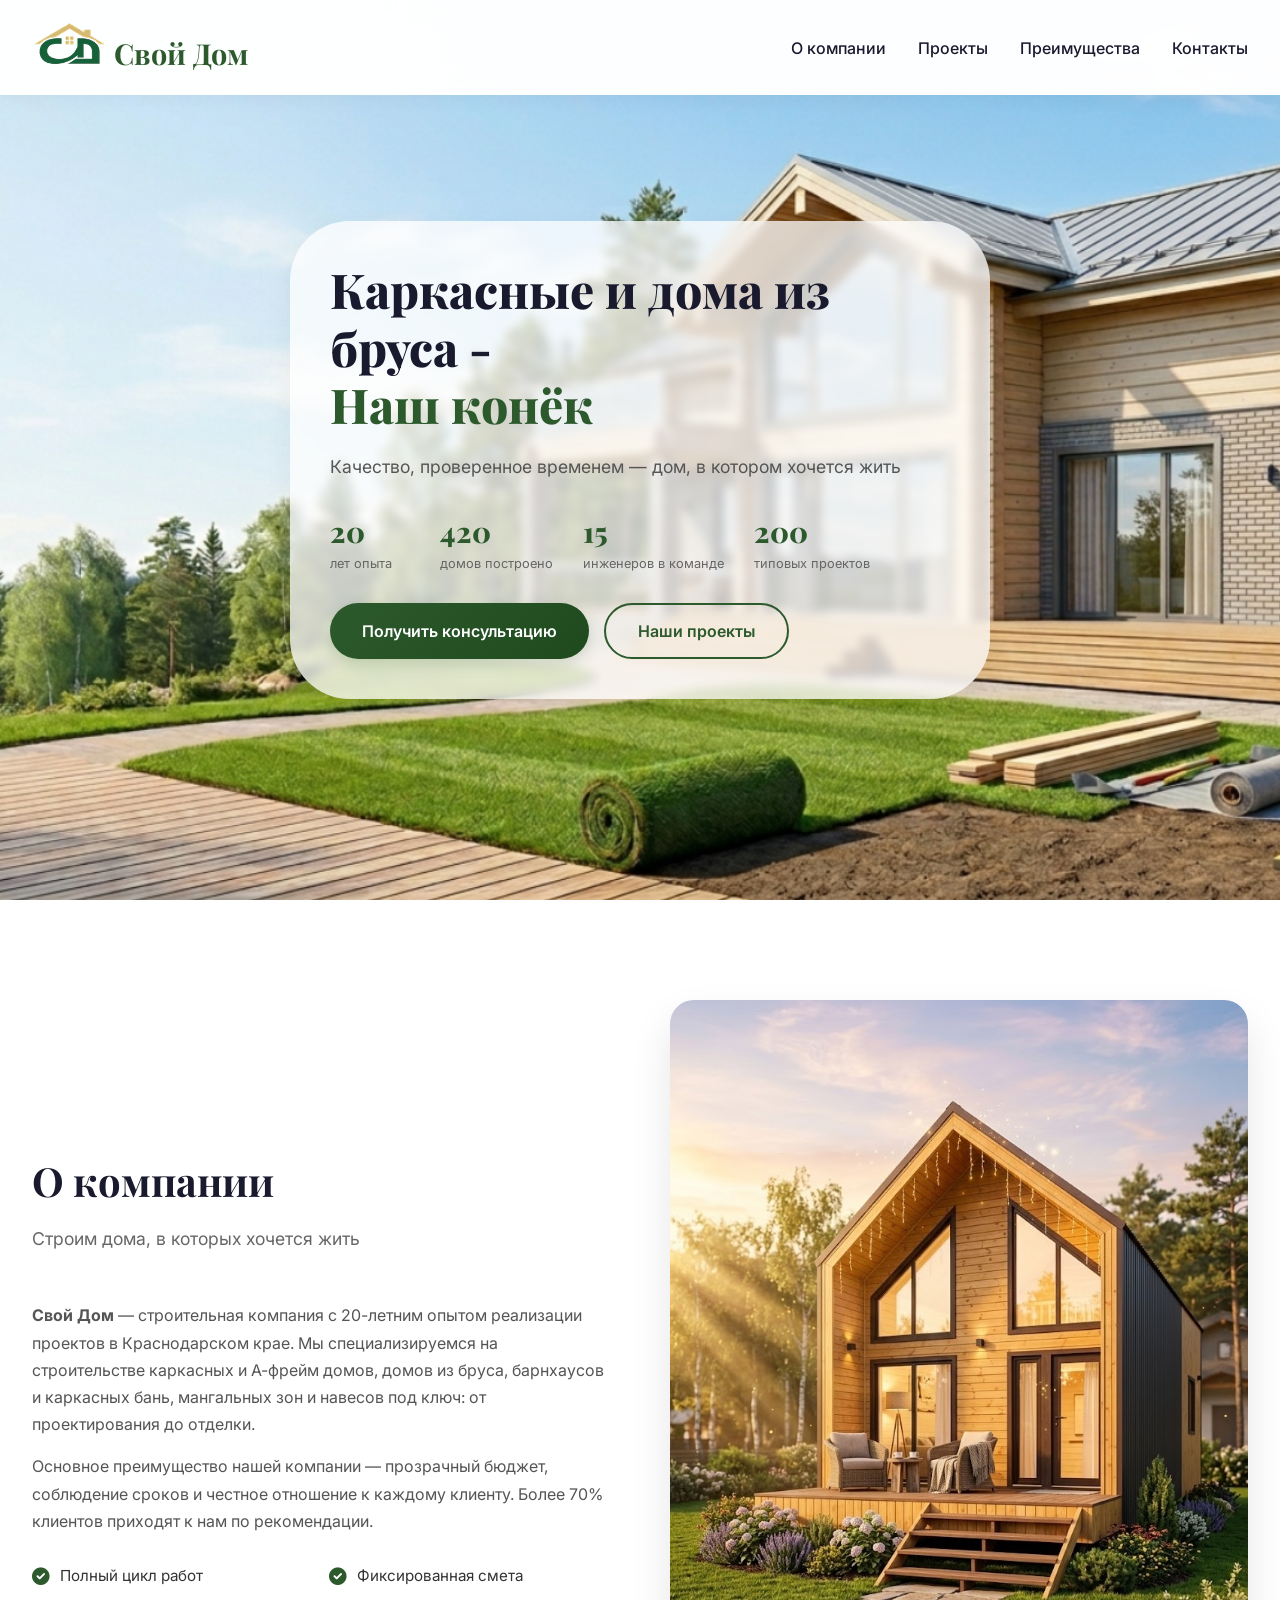
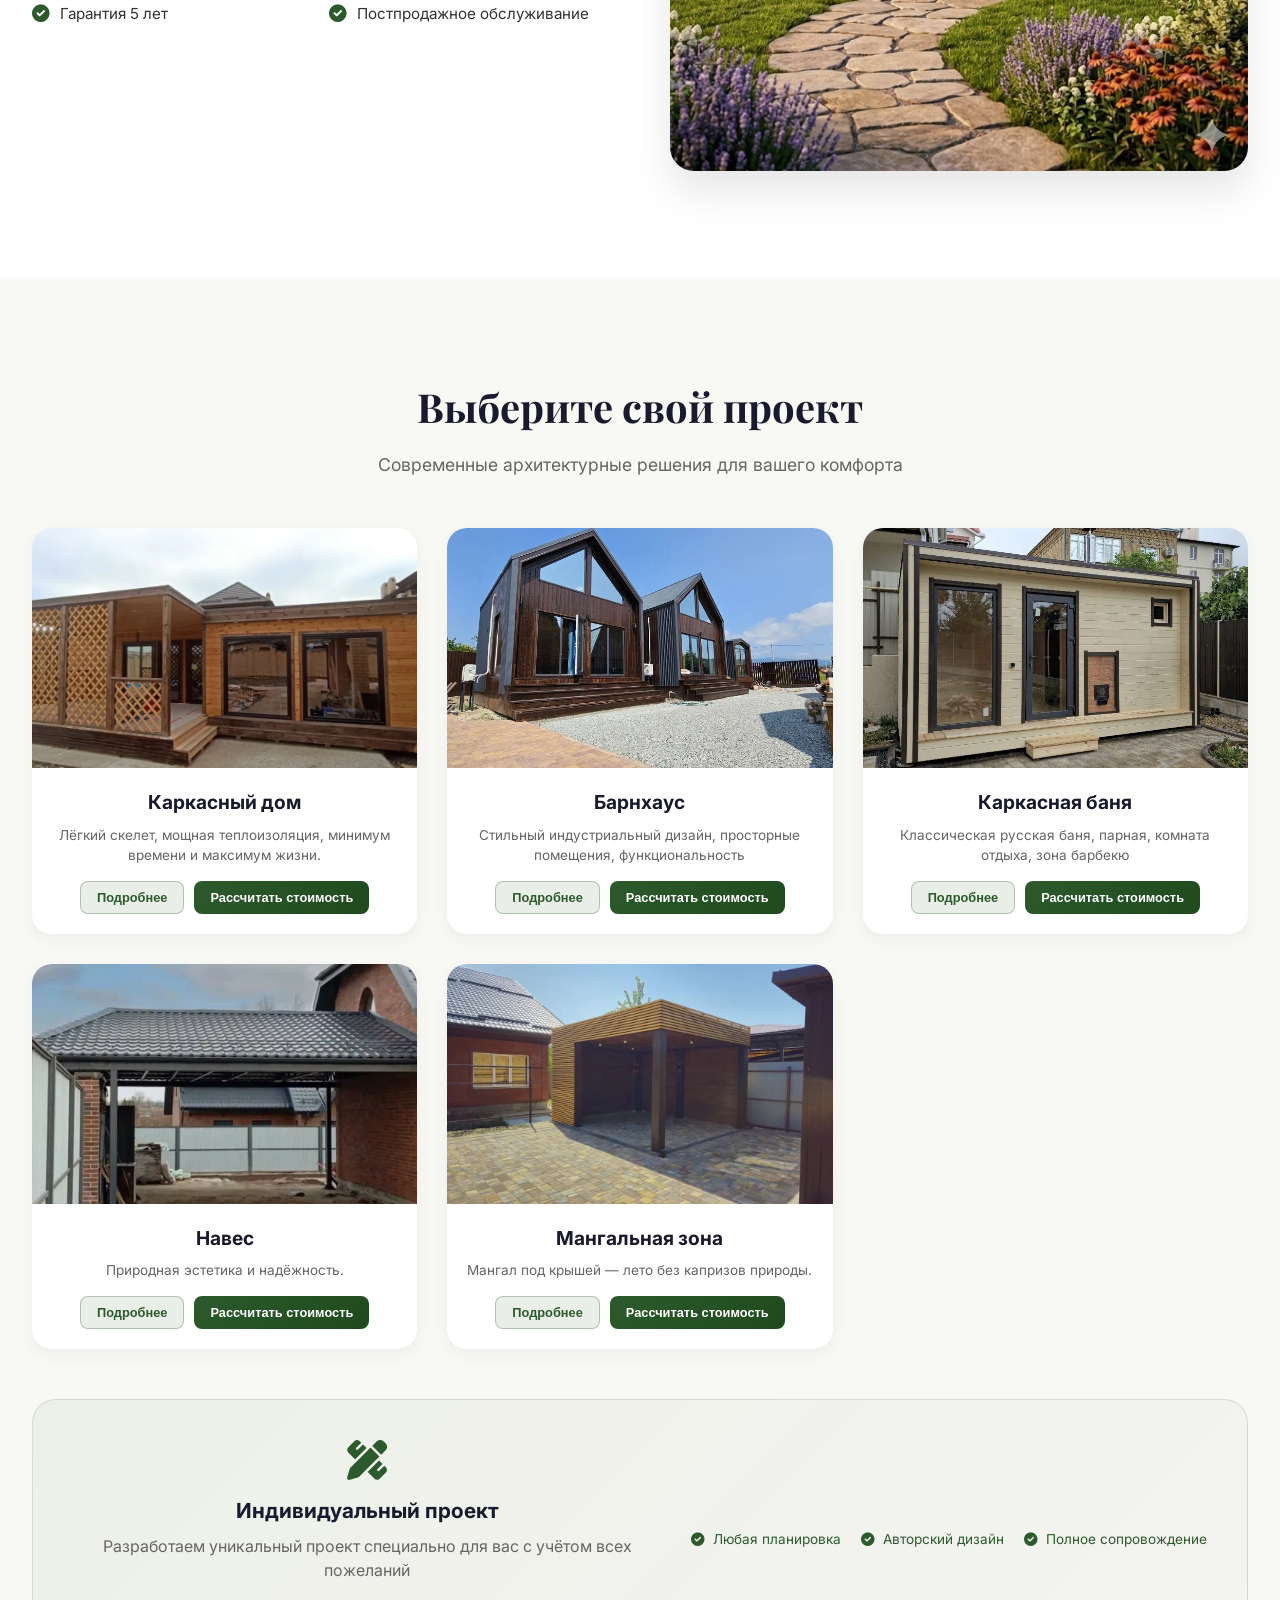
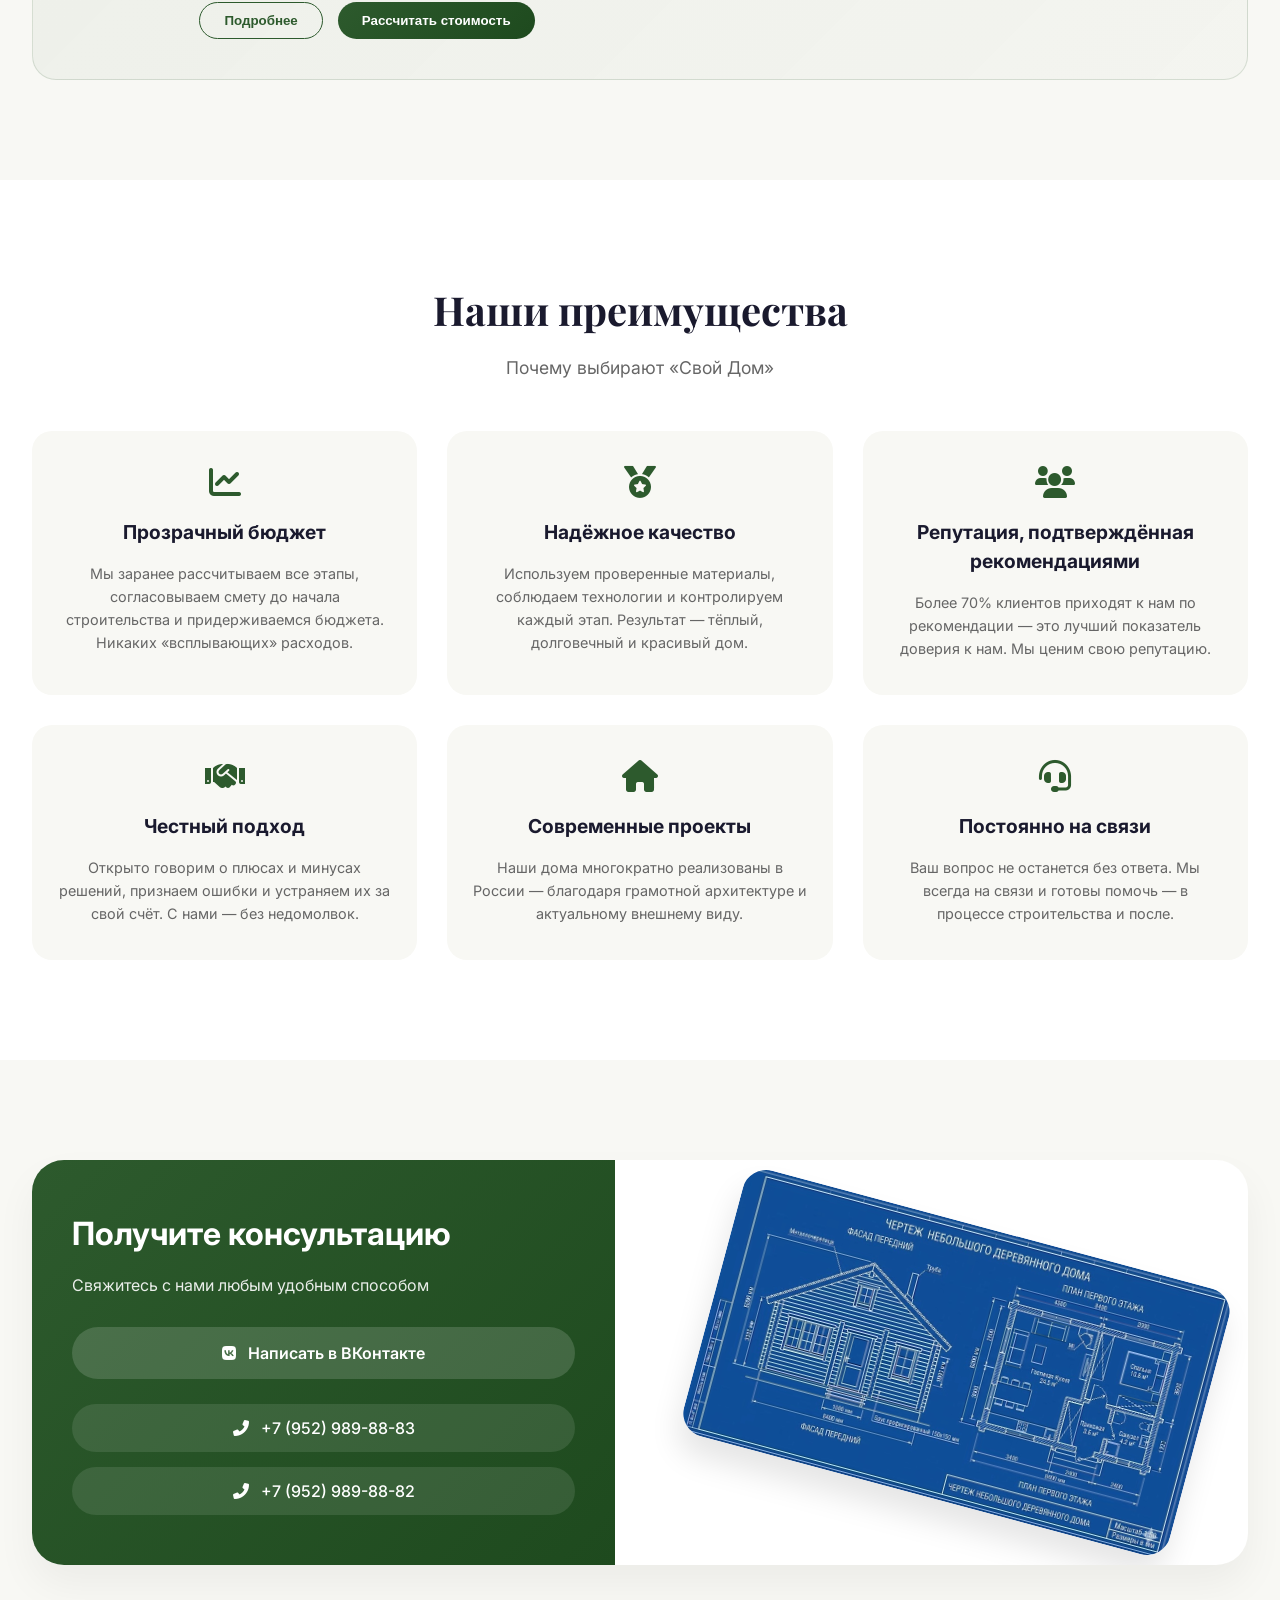
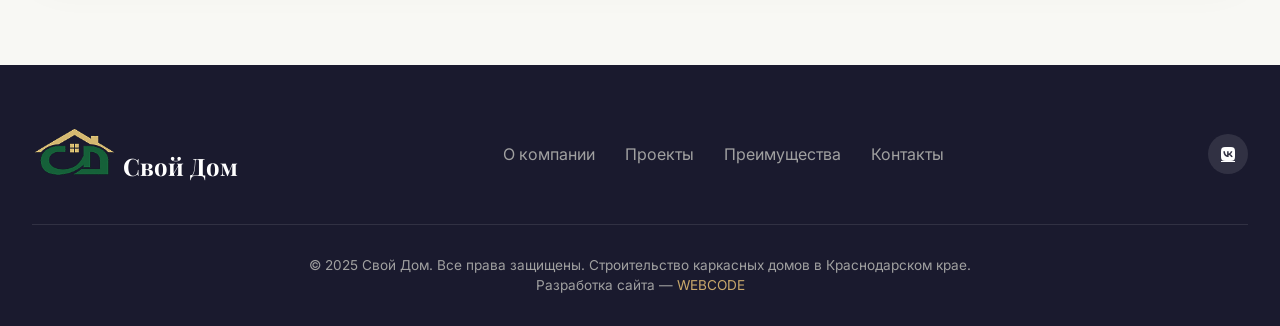
==== commit 0917bdfe: "up7" ====
--- a/index.html
+++ b/index.html
@@ -374,7 +374,7 @@
             </div>
         </div>
         <div class="footer-bottom">
-            <p>© 2025 Свой Дом. Все права защищены. Строительство каменных домов в Краснодарском крае.</p>
+            <p>© 2025 Свой Дом. Все права защищены. Строительство каркасных домов в Краснодарском крае.</p>
             <p>Разработка сайта — <a href="https://vk.com/krdwebcode" target="_blank">WEBCODE</a></p>
         </div>
     </div>
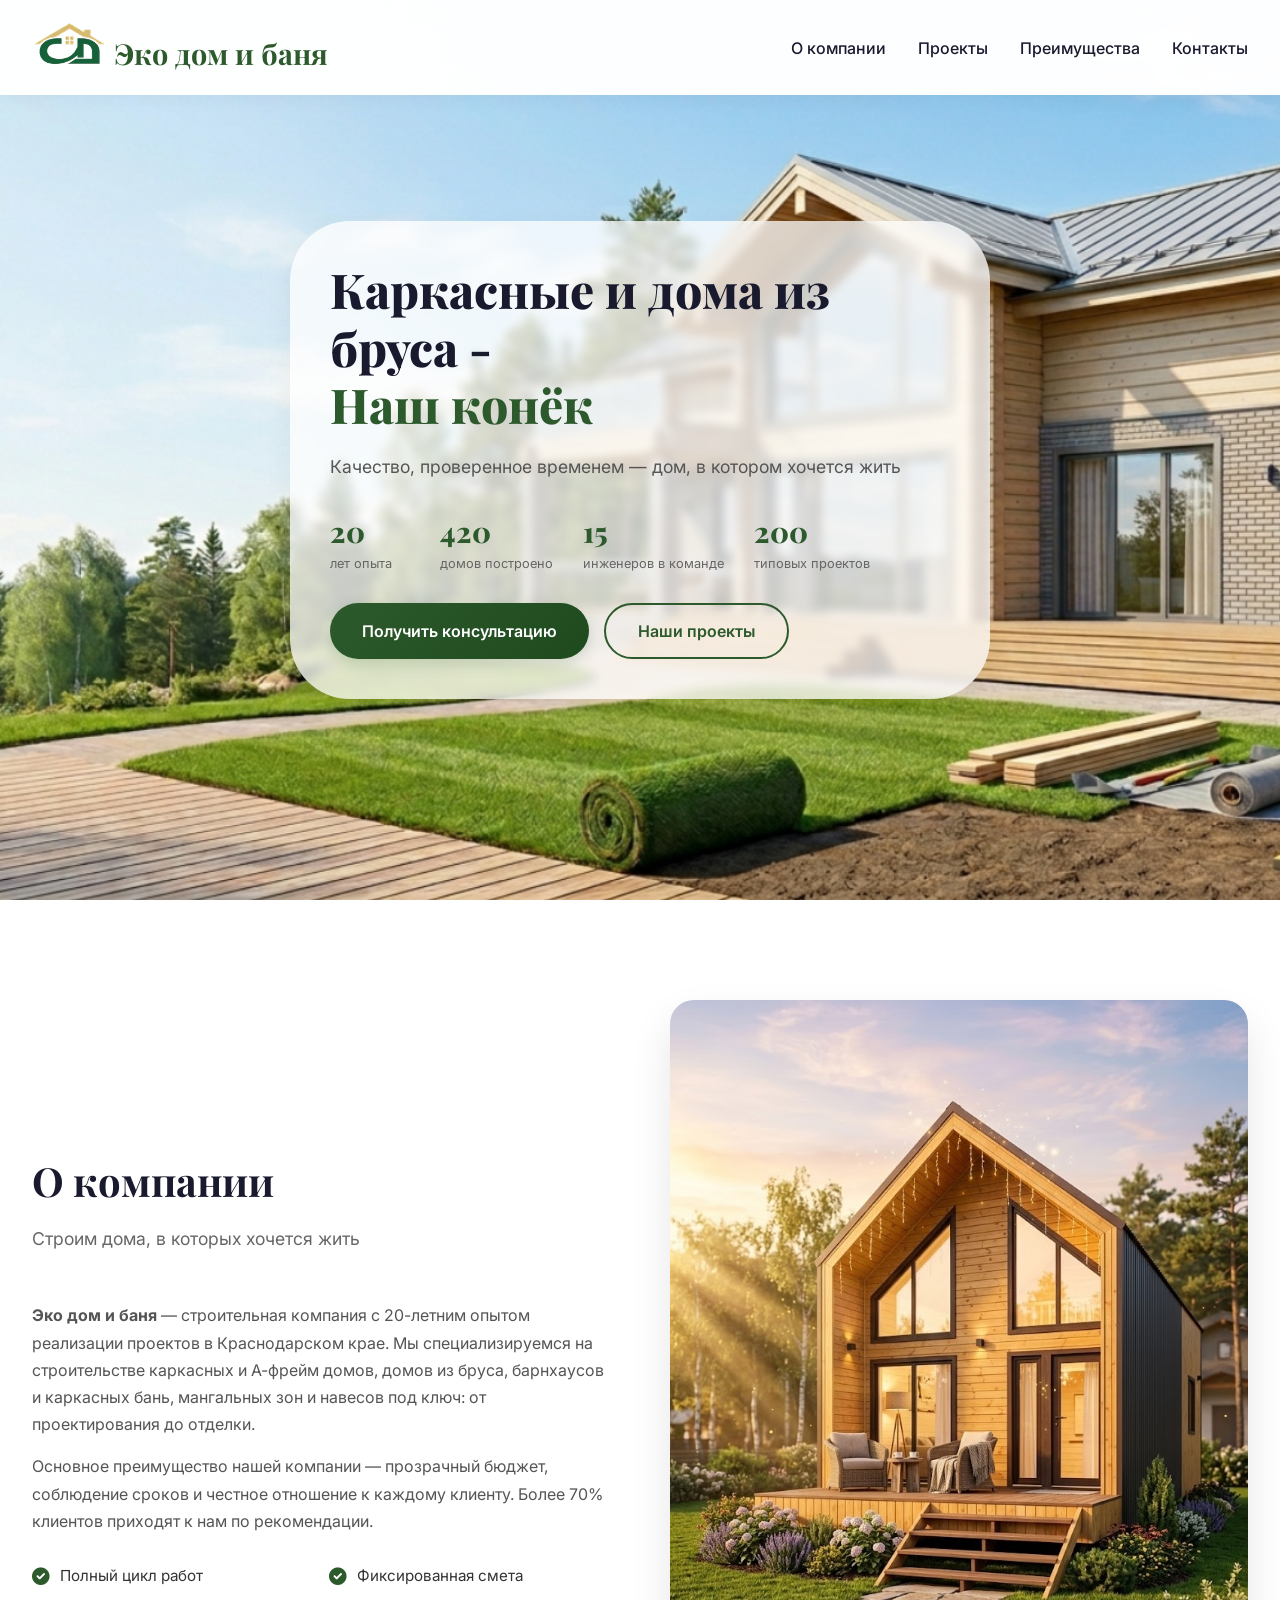
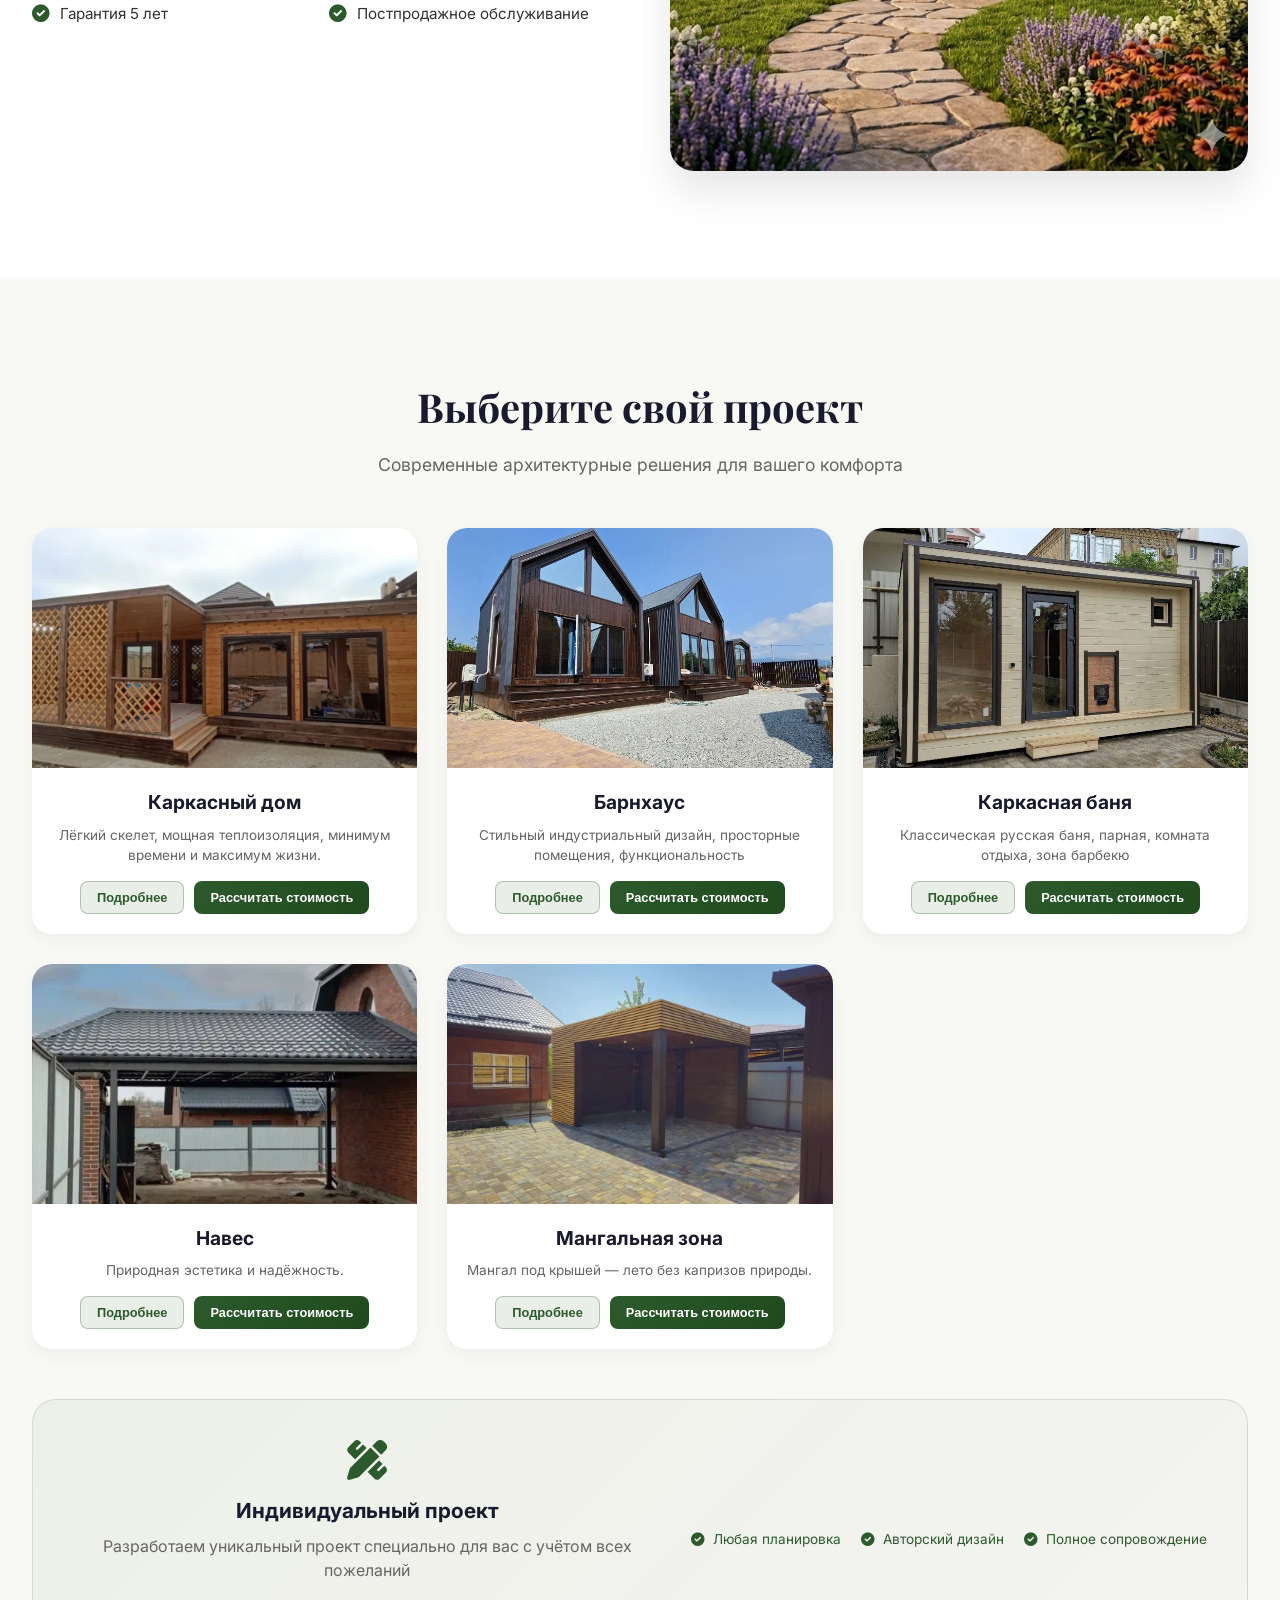
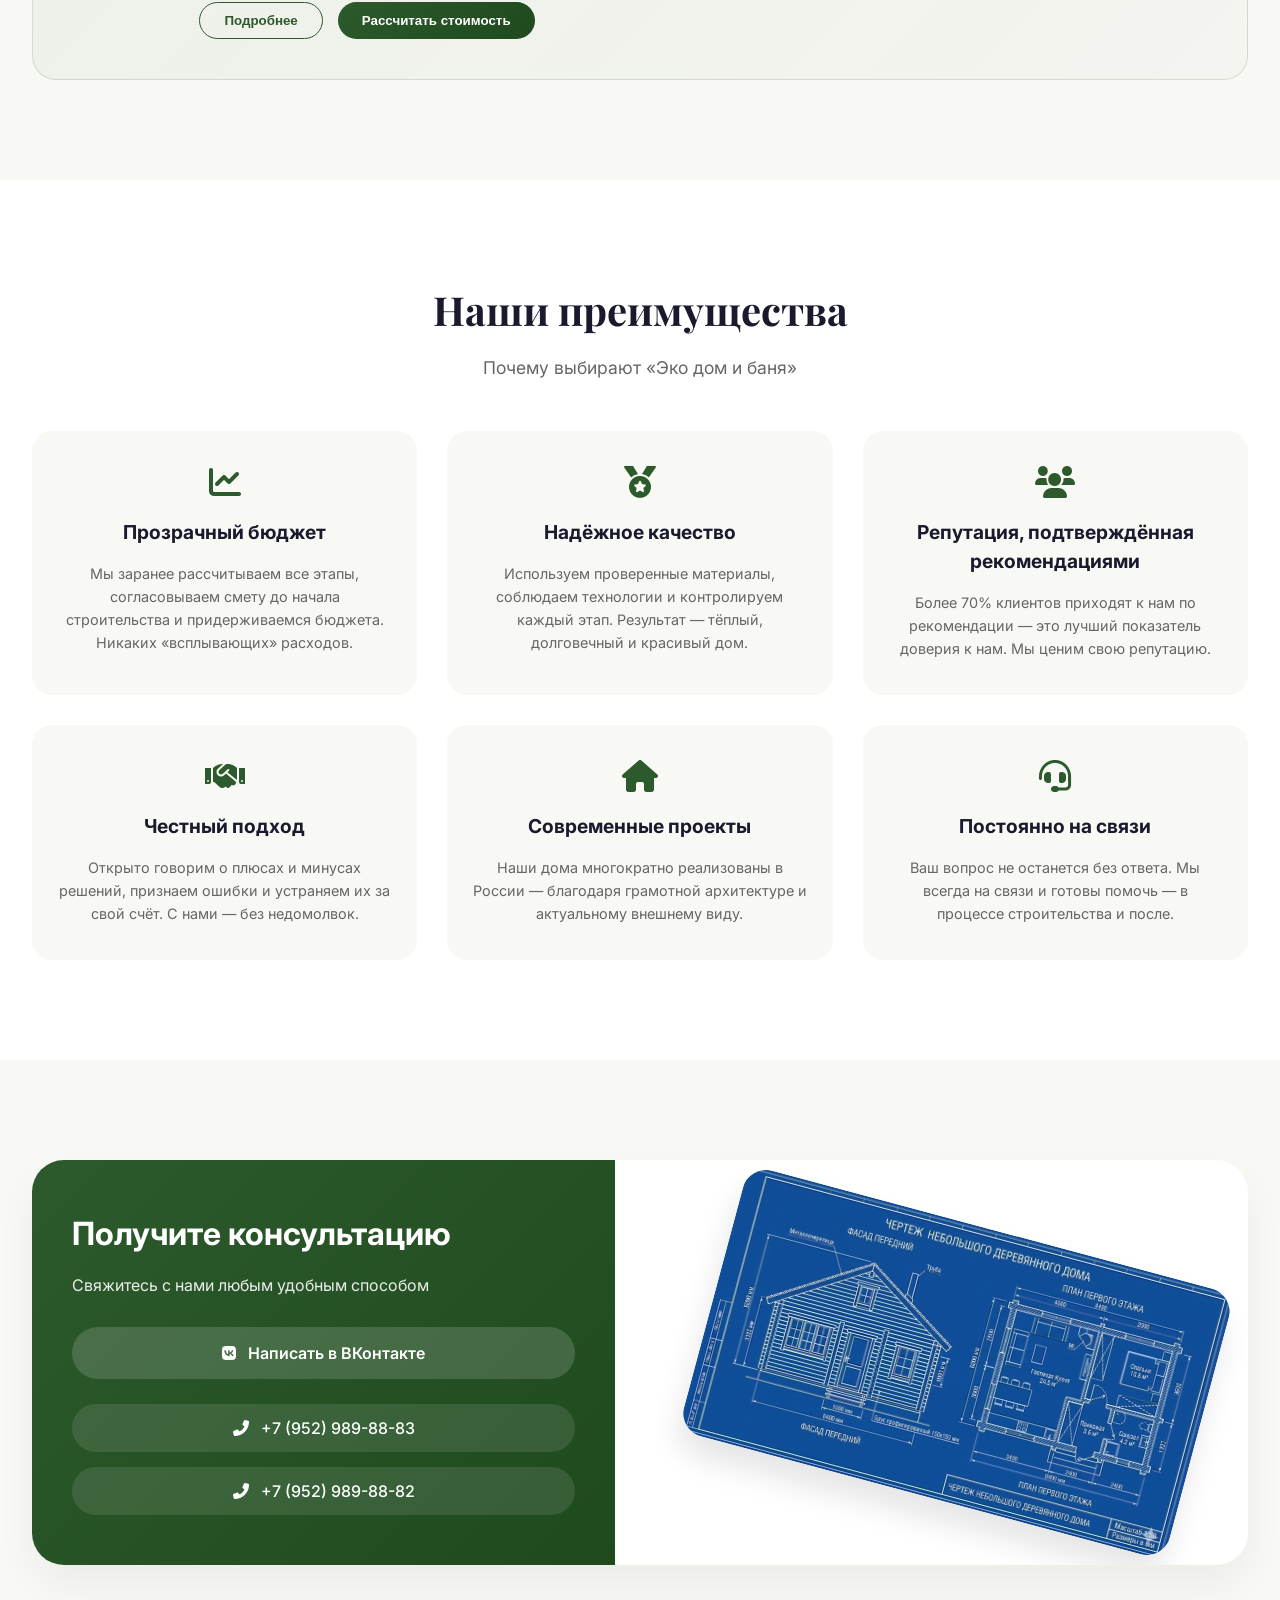
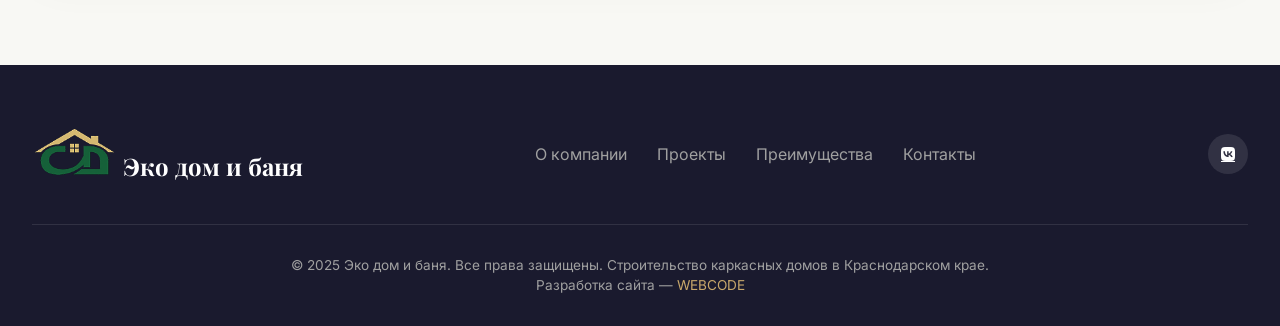
==== commit 6fd8f482: "Update index.html" ====
--- a/index.html
+++ b/index.html
@@ -3,17 +3,17 @@
 <head>
     <meta charset="UTF-8">
     <meta name="viewport" content="width=device-width, initial-scale=1.0, user-scalable=yes">
-    <title>Свой Дом | Строительство домов под ключ в Краснодарском крае</title>
+    <title>Эко дом и баня | Строительство домов под ключ в Краснодарском крае</title>
     <meta name="description" content="Строительство домов из бруса под ключ в Краснодарском крае. Каркасные дома, барнхаусы, бани, навесы, гаражи, мангальные зоны. Проектирование, гарантия качества, прозрачный бюджет.">
-    <meta name="keywords" content="строительство домов Краснодар, дома из бруса, каркасные дома, навес, гараж, мангал, мангальные зоны, навесы, стройка, покупка, недвижимость, аренда, Краснодасркий край, Кубань, море, отдых, дача, коттедж, оттделка, ремонт, свой дом, покупка дома, купить дом, купить дачу, продать, купить, каменные дома под ключ, А-фрейм дом, барнхаус, баня из бруса, строительная компания, компании в Краснодаре, Екатеринодар, новый дом, застройщик, постройка в Краснодаре, двухэтажный дом, как построить дом, где простроить дом, постройка дома, реставрация дома">
-    <meta name="author" content="Свой Дом">
+    <meta name="keywords" content="строительство домов Краснодар, дома из бруса, каркасные дома, навес, гараж, мангал, мангальные зоны, навесы, стройка, покупка, недвижимость, аренда, Краснодасркий край, Кубань, море, отдых, дача, коттедж, оттделка, ремонт, Эко дом и баня, покупка дома, купить дом, купить дачу, продать, купить, каменные дома под ключ, А-фрейм дом, барнхаус, баня из бруса, строительная компания, компании в Краснодаре, Екатеринодар, новый дом, застройщик, постройка в Краснодаре, двухэтажный дом, как построить дом, где простроить дом, постройка дома, реставрация дома">
+    <meta name="author" content="Эко дом и баня">
     <meta name="robots" content="index, follow">
     <link rel="canonical" href="https://svoi-dom-krd.ru">
     <link rel="icon" type="image/png" sizes="32x32" href="images/favicon-32x32.png">
     <link rel="icon" type="image/png" sizes="16x16" href="images/favicon-16x16.png">
     <link rel="shortcut icon" href="images/favicon.png">
     <!-- Open Graph -->
-    <meta property="og:title" content="Свой Дом | Строительство домов под ключ">
+    <meta property="og:title" content="Эко дом и баня | Строительство домов под ключ">
     <meta property="og:description" content="Строительство экологичных домов под ключ в Краснодарском крае. Каркасные дома, барнхаусы, бани, мангальные зоны, гаражи, навесы.">
     <meta property="og:type" content="website">
     <meta property="og:url" content="https://svoydom.ru">
@@ -29,7 +29,7 @@
     <div class="container">
         <nav class="navbar">
             <div class="logo">
-                <img src="images/logo.png" alt="Свой Дом" class="logo-img"> Свой Дом
+                <img src="images/logo.png" alt="Эко дом и баня" class="logo-img"> Эко дом и баня
             </div>
             <ul class="nav-links" id="navLinks">
                 <li><a href="#about" class="active">О компании</a></li>
@@ -85,7 +85,7 @@
                 <h2 class="section-title">О компании</h2>
                 <p class="section-subtitle">Строим дома, в которых хочется жить</p>
                 <div class="about-text">
-                    <p><strong>Свой Дом</strong> — строительная компания с 20-летним опытом реализации проектов в Краснодарском крае. Мы специализируемся на строительстве каркасных и А-фрейм домов, домов из бруса, барнхаусов и каркасных бань, мангальных зон и навесов под ключ: от проектирования до отделки.</p>
+                    <p><strong>Эко дом и баня</strong> — строительная компания с 20-летним опытом реализации проектов в Краснодарском крае. Мы специализируемся на строительстве каркасных и А-фрейм домов, домов из бруса, барнхаусов и каркасных бань, мангальных зон и навесов под ключ: от проектирования до отделки.</p>
                     <p>Основное преимущество нашей компании — прозрачный бюджет, соблюдение сроков и честное отношение к каждому клиенту. Более 70% клиентов приходят к нам по рекомендации.</p>
                 </div>
                 <div class="about-features">
@@ -277,7 +277,7 @@
 <section id="advantages" class="advantages">
     <div class="container">
         <h2 class="section-title fade-up">Наши преимущества</h2>
-        <p class="section-subtitle fade-up">Почему выбирают «Свой Дом»</p>
+        <p class="section-subtitle fade-up">Почему выбирают «Эко дом и баня»</p>
         <div class="advantages-grid">
             <div class="advantage-card fade-up">
                 <i class="fas fa-chart-line"></i>
@@ -360,8 +360,8 @@
     <div class="container">
         <div class="footer-content">
             <div class="footer-logo">
-                <img src="images/logo.png" alt="Свой Дом" class="logo-img">
-                <span class="logo-text">Свой Дом</span>
+                <img src="images/logo.png" alt="Эко дом и баня" class="logo-img">
+                <span class="logo-text">Эко дом и баня</span>
             </div>
             <div class="footer-links">
                 <a href="#about">О компании</a>
@@ -374,7 +374,7 @@
             </div>
         </div>
         <div class="footer-bottom">
-            <p>© 2025 Свой Дом. Все права защищены. Строительство каркасных домов в Краснодарском крае.</p>
+            <p>© 2025 Эко дом и баня. Все права защищены. Строительство каркасных домов в Краснодарском крае.</p>
             <p>Разработка сайта — <a href="https://vk.com/krdwebcode" target="_blank">WEBCODE</a></p>
         </div>
     </div>
@@ -382,4 +382,4 @@
 
 <script src="script.js"></script>
 </body>
-</html>+</html>
